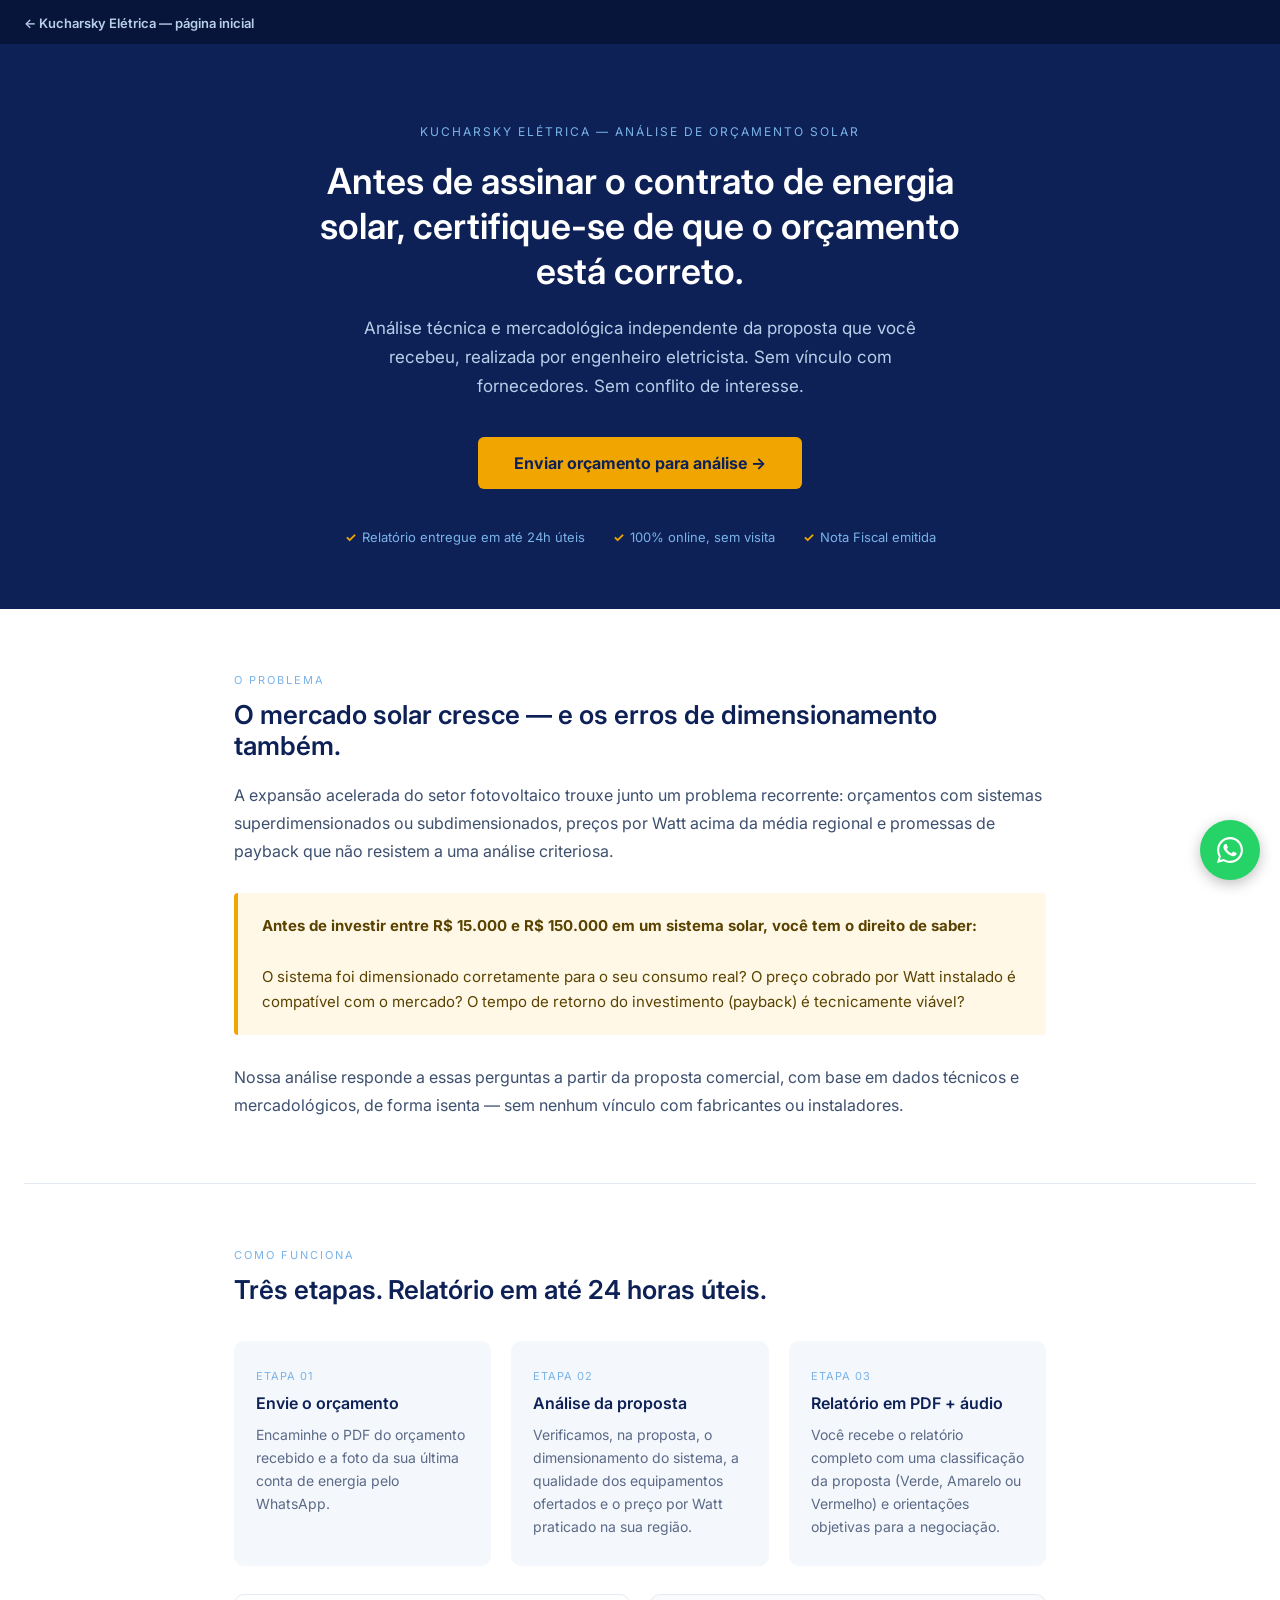
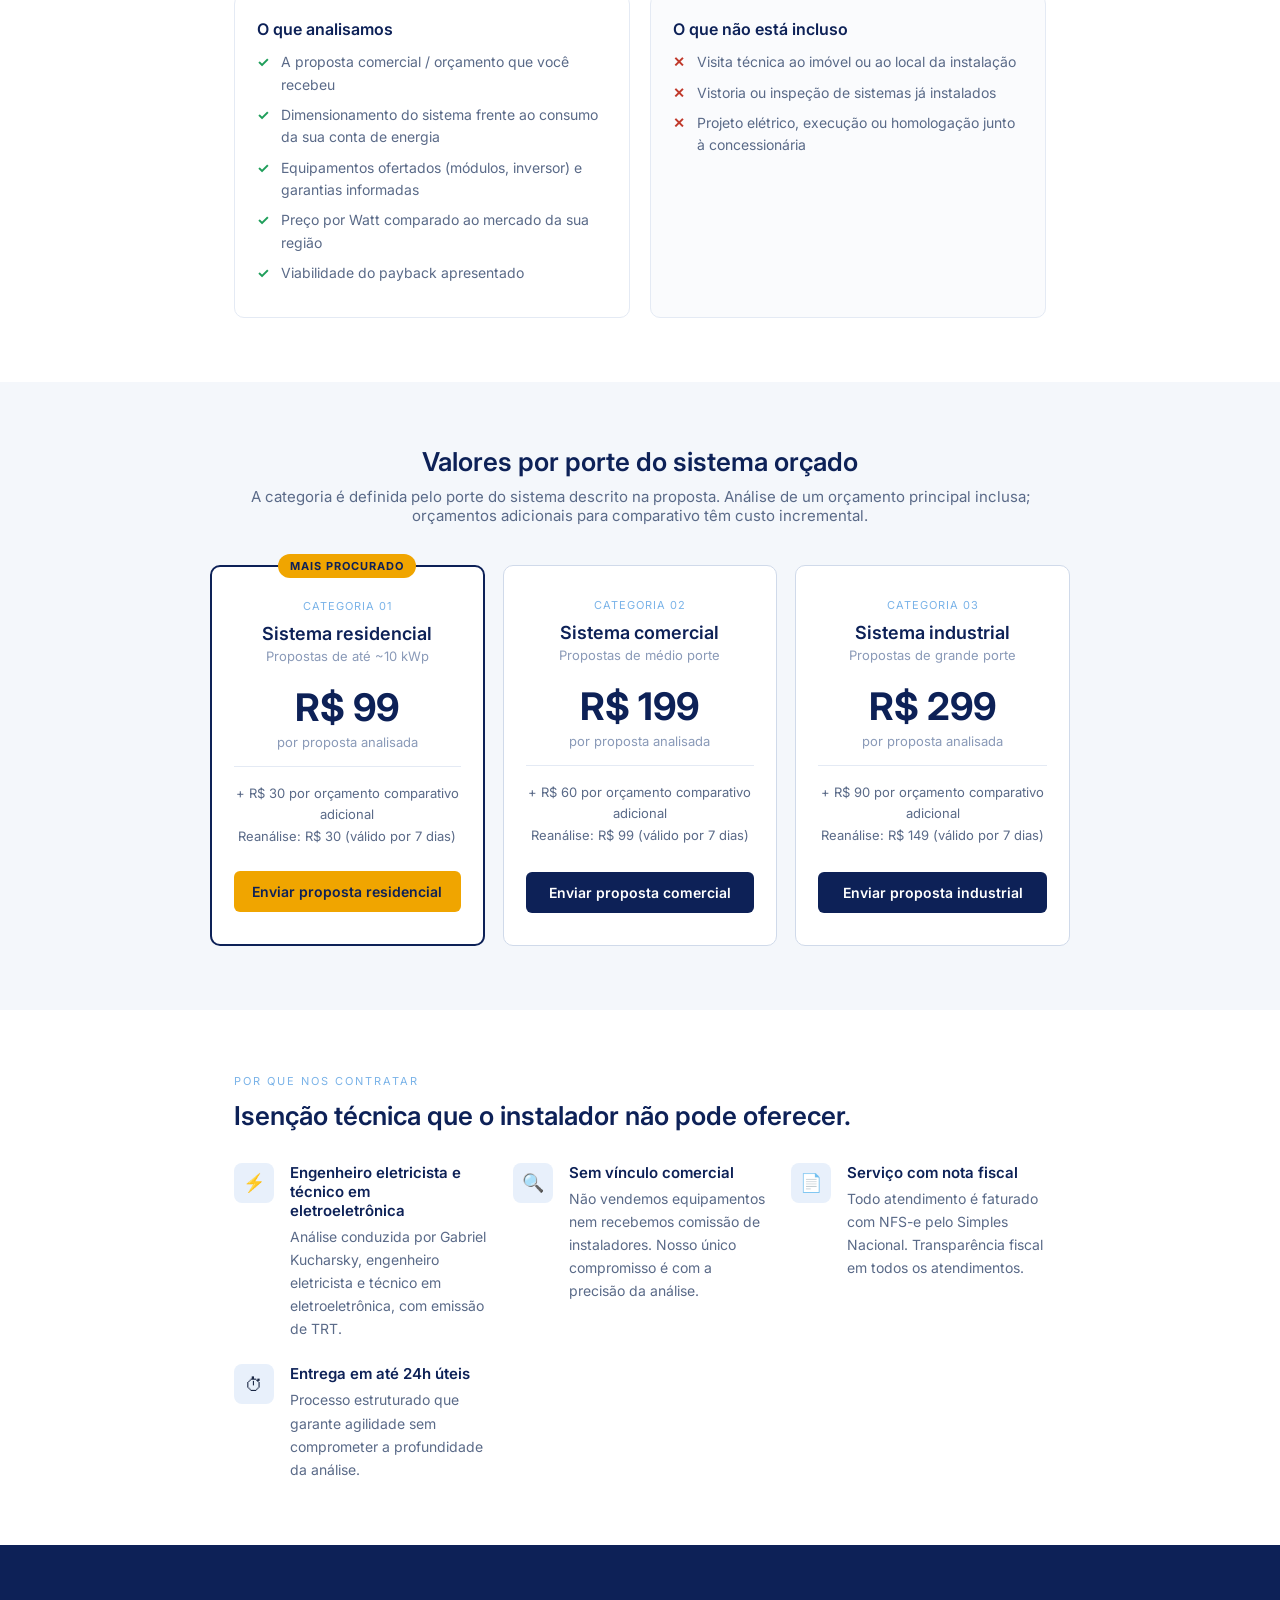
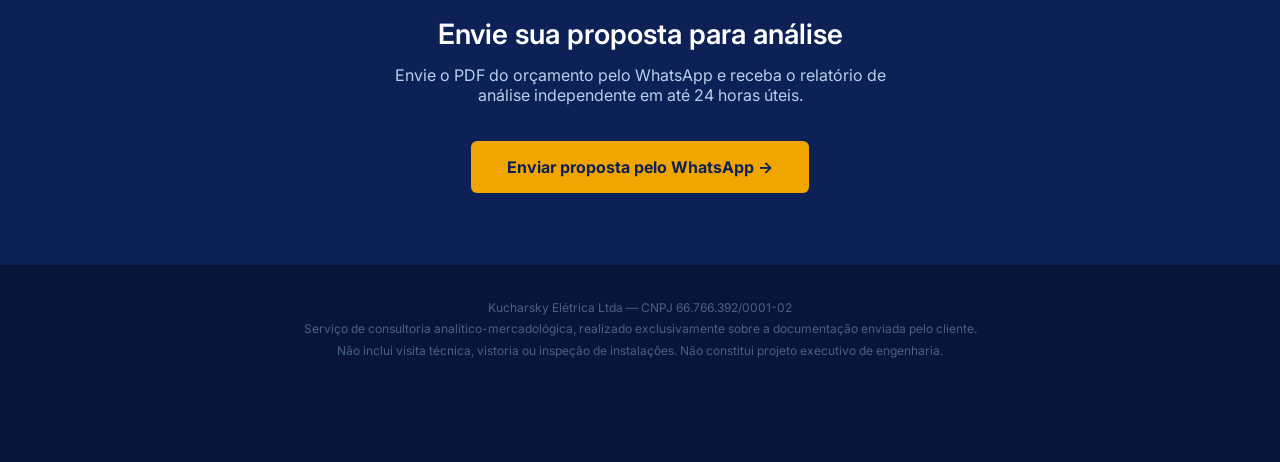
==== analise-solar/index.html @ 999ba773 "Site institucional da Kucharsky Elétrica; análise solar movida para /analise-solar" ====
<!DOCTYPE html>
<html lang="pt-BR">
<head>
<meta charset="UTF-8">
<meta name="viewport" content="width=device-width, initial-scale=1.0">
<title>Análise de Orçamento Solar — Kucharsky Elétrica</title>
<meta name="description" content="Análise técnica e mercadológica independente da proposta de energia solar que você recebeu. 100% documental, sem visita. Relatório em até 24h úteis. Sem vínculo com fornecedores.">
<link rel="canonical" href="https://kucharskyeletrica.com/analise-solar">
<meta name="theme-color" content="#0d2157">

<!-- Ícones -->
<link rel="icon" href="/favicon.svg" type="image/svg+xml">
<link rel="apple-touch-icon" href="/apple-touch-icon.png">

<!-- Prévia ao compartilhar (WhatsApp, Facebook, Instagram, LinkedIn) -->
<meta property="og:type" content="website">
<meta property="og:locale" content="pt_BR">
<meta property="og:site_name" content="Kucharsky Elétrica">
<meta property="og:url" content="https://kucharskyeletrica.com/analise-solar">
<meta property="og:title" content="Análise de Orçamento Solar — Kucharsky Elétrica">
<meta property="og:description" content="Recebeu uma proposta de energia solar? Um engenheiro eletricista independente analisa o orçamento antes de você assinar. 100% online, relatório em até 24h úteis.">
<meta property="og:image" content="https://kucharskyeletrica.com/og-image.png">
<meta property="og:image:width" content="1200">
<meta property="og:image:height" content="630">
<meta property="og:image:alt" content="Análise de Orçamento Solar — Kucharsky Elétrica">
<meta name="twitter:card" content="summary_large_image">

<!-- Dados estruturados para o Google -->
<script type="application/ld+json">
{
  "@context": "https://schema.org",
  "@type": "ProfessionalService",
  "name": "Kucharsky Elétrica — Análise de Orçamento Solar",
  "legalName": "Kucharsky Elétrica Ltda",
  "taxID": "66.766.392/0001-02",
  "url": "https://kucharskyeletrica.com/analise-solar",
  "image": "https://kucharskyeletrica.com/og-image.png",
  "telephone": "+55 47 99646-3350",
  "description": "Análise técnica e mercadológica independente, exclusivamente documental, de propostas e orçamentos de energia solar, com relatório em até 24h úteis. Não inclui visita técnica.",
  "priceRange": "R$ 99 – R$ 299",
  "makesOffer": [
    { "@type": "Offer", "name": "Análise de orçamento solar — sistema residencial (até ~10 kWp)", "price": "99", "priceCurrency": "BRL" },
    { "@type": "Offer", "name": "Análise de orçamento solar — sistema comercial", "price": "199", "priceCurrency": "BRL" },
    { "@type": "Offer", "name": "Análise de orçamento solar — sistema industrial", "price": "299", "priceCurrency": "BRL" }
  ]
}
</script>

<link rel="preconnect" href="https://fonts.googleapis.com">
<link rel="preconnect" href="https://fonts.gstatic.com" crossorigin>
<link href="https://fonts.googleapis.com/css2?family=Inter:wght@400;600;700&display=swap" rel="stylesheet">
<style>
  * { box-sizing: border-box; margin: 0; padding: 0; }
  body { font-family: 'Inter', 'Segoe UI', Arial, sans-serif; color: #1a2744; }
  a { text-decoration: none; }

  /* TOPO */
  .topbar { background: #08153a; padding: 12px 24px; }
  .topbar a { color: #b8cfe8; font-size: 13px; font-weight: 600; }
  .topbar a:hover { color: #fff; }

  /* HERO */
  .hero { background: #0d2157; color: #fff; padding: 80px 24px 64px; text-align: center; }
  .hero-eyebrow { font-size: 12px; letter-spacing: 2px; text-transform: uppercase; color: #7ab3e8; margin-bottom: 20px; }
  .hero h1 { font-size: 36px; font-weight: 600; line-height: 1.25; margin-bottom: 20px; max-width: 680px; margin-left: auto; margin-right: auto; }
  .hero p { font-size: 17px; color: #b8cfe8; line-height: 1.7; max-width: 560px; margin: 0 auto 36px; }
  .btn-cta { display: inline-block; background: #f0a500; color: #0d2157; font-weight: 700; font-size: 16px; padding: 16px 36px; border-radius: 6px; }
  .btn-cta:hover { background: #e09400; }
  .badge-strip { display: flex; justify-content: center; gap: 28px; margin-top: 40px; flex-wrap: wrap; }
  .badge { font-size: 13px; color: #7ab3e8; display: flex; align-items: center; gap: 6px; }
  .badge::before { content: '✓'; color: #f0a500; font-weight: 700; }

  /* SECTIONS */
  .section { padding: 64px 24px; max-width: 860px; margin: 0 auto; }
  .section-label { font-size: 11px; letter-spacing: 2px; text-transform: uppercase; color: #7ab3e8; margin-bottom: 12px; }
  .section h2 { font-size: 26px; font-weight: 600; color: #0d2157; margin-bottom: 20px; }
  .section p { font-size: 16px; line-height: 1.75; color: #3d4f6e; }

  .alert-box { background: #fff8e6; border-left: 4px solid #f0a500; padding: 20px 24px; border-radius: 4px; margin: 28px 0; font-size: 15px; color: #5a4200; line-height: 1.7; }

  /* HOW IT WORKS */
  .how-grid { display: grid; grid-template-columns: repeat(auto-fit, minmax(220px, 1fr)); gap: 20px; margin-top: 36px; }
  .how-card { background: #f4f7fb; border-radius: 10px; padding: 28px 22px; }
  .step-num { font-size: 11px; letter-spacing: 1px; text-transform: uppercase; color: #7ab3e8; margin-bottom: 10px; }
  .how-card h3 { font-size: 16px; font-weight: 600; color: #0d2157; margin-bottom: 10px; }
  .how-card p { font-size: 14px; color: #5a6a88; line-height: 1.65; }

  .scope-grid { display: grid; grid-template-columns: repeat(auto-fit, minmax(280px, 1fr)); gap: 20px; margin-top: 28px; }
  .scope-card { border-radius: 10px; padding: 24px 22px; border: 1px solid #e4eaf4; }
  .scope-card h3 { font-size: 16px; font-weight: 600; color: #0d2157; margin-bottom: 12px; }
  .scope-card ul { list-style: none; }
  .scope-card li { font-size: 14px; color: #5a6a88; line-height: 1.6; padding-left: 24px; position: relative; margin-bottom: 8px; }
  .scope-card li::before { position: absolute; left: 0; font-weight: 700; }
  .scope-yes li::before { content: '✓'; color: #1e9e5a; }
  .scope-no { background: #fafbfd; }
  .scope-no li::before { content: '✕'; color: #c0392b; }

  .divider { border: none; border-top: 1px solid #e4eaf4; margin: 0 24px; }

  /* PRICING */
  .pricing { background: #f4f7fb; padding: 64px 24px; }
  .pricing-inner { max-width: 860px; margin: 0 auto; }
  .pricing h2 { font-size: 26px; font-weight: 600; color: #0d2157; margin-bottom: 10px; text-align: center; }
  .pricing-sub { text-align: center; font-size: 15px; color: #5a6a88; margin-bottom: 40px; }
  .price-grid { display: grid; grid-template-columns: repeat(auto-fit, minmax(220px, 1fr)); gap: 18px; }
  .price-card { background: #fff; border: 1px solid #d0daea; border-radius: 10px; padding: 32px 22px; text-align: center; }
  .price-card { display: flex; flex-direction: column; position: relative; }
  .price-card.featured { border: 2px solid #0d2157; }
  .featured-badge { position: absolute; top: -13px; left: 50%; transform: translateX(-50%); background: #f0a500; color: #0d2157; font-size: 11px; font-weight: 700; letter-spacing: 1px; text-transform: uppercase; padding: 5px 12px; border-radius: 20px; white-space: nowrap; }
  .btn-card { display: block; margin-top: auto; background: #0d2157; color: #fff; font-weight: 600; font-size: 14px; padding: 12px 16px; border-radius: 6px; }
  .btn-card:hover { background: #1a3378; }
  .price-card.featured .btn-card { background: #f0a500; color: #0d2157; }
  .price-card.featured .btn-card:hover { background: #e09400; }
  .price-tag { font-size: 11px; letter-spacing: 1px; text-transform: uppercase; color: #7ab3e8; margin-bottom: 10px; }
  .price-type { font-size: 18px; font-weight: 600; color: #0d2157; margin-bottom: 4px; }
  .price-desc { font-size: 13px; color: #8a9ab8; margin-bottom: 20px; }
  .price-value { font-size: 38px; font-weight: 700; color: #0d2157; }
  .price-period { font-size: 13px; color: #8a9ab8; margin-top: 4px; }
  .price-extra { font-size: 13px; color: #5a6a88; margin: 16px 0 24px; padding-top: 16px; border-top: 1px solid #e4eaf4; line-height: 1.65; }

  /* WHY */
  .why-grid { display: grid; grid-template-columns: repeat(auto-fit, minmax(240px, 1fr)); gap: 24px; margin-top: 32px; }
  .why-item { display: flex; gap: 16px; align-items: flex-start; }
  .why-icon { width: 40px; height: 40px; border-radius: 8px; background: #e8f0fb; display: flex; align-items: center; justify-content: center; flex-shrink: 0; font-size: 18px; }
  .why-item h3 { font-size: 15px; font-weight: 600; color: #0d2157; margin-bottom: 5px; }
  .why-item p { font-size: 14px; color: #5a6a88; line-height: 1.65; }

  /* CTA BOTTOM */
  .cta-bottom { background: #0d2157; padding: 72px 24px; text-align: center; color: #fff; }
  .cta-bottom h2 { font-size: 28px; font-weight: 600; margin-bottom: 14px; }
  .cta-bottom p { font-size: 16px; color: #b8cfe8; margin-bottom: 36px; max-width: 500px; margin-left: auto; margin-right: auto; }

  /* FOOTER */
  footer { background: #08153a; padding: 32px 24px 100px; text-align: center; }
  footer p { font-size: 12px; color: #4d6080; line-height: 1.8; }

  /* WHATSAPP FLUTUANTE */
  .wa-float { position: fixed; right: 20px; bottom: 20px; z-index: 100; width: 60px; height: 60px; border-radius: 50%; background: #25d366; display: flex; align-items: center; justify-content: center; box-shadow: 0 4px 14px rgba(0,0,0,.25); transition: transform .15s; }
  .wa-float:hover { transform: scale(1.08); }
  .wa-float svg { width: 32px; height: 32px; fill: #fff; }

  /* RESPONSIVE */
  @media (max-width: 600px) {
    .hero h1 { font-size: 26px; }
    .badge-strip { gap: 14px; }
    .section h2, .pricing h2, .cta-bottom h2 { font-size: 22px; }
    .price-value { font-size: 30px; }
  }
</style>
</head>
<body>

<div class="topbar"><a href="/">← Kucharsky Elétrica — página inicial</a></div>

<!-- HERO -->
<section class="hero">
  <div class="hero-eyebrow">Kucharsky Elétrica — Análise de Orçamento Solar</div>
  <h1>Antes de assinar o contrato de energia solar, certifique-se de que o orçamento está correto.</h1>
  <p>Análise técnica e mercadológica independente da proposta que você recebeu, realizada por engenheiro eletricista. Sem vínculo com fornecedores. Sem conflito de interesse.</p>
  <a href="https://wa.me/5547996463350?text=Ol%C3%A1!%20Gostaria%20de%20enviar%20uma%20proposta%20de%20energia%20solar%20para%20an%C3%A1lise." class="btn-cta">Enviar orçamento para análise →</a>
  <div class="badge-strip">
    <span class="badge">Relatório entregue em até 24h úteis</span>
    <span class="badge">100% online, sem visita</span>
    <span class="badge">Nota Fiscal emitida</span>
  </div>
</section>

<!-- O PROBLEMA -->
<div class="section">
  <div class="section-label">O problema</div>
  <h2>O mercado solar cresce — e os erros de dimensionamento também.</h2>
  <p>A expansão acelerada do setor fotovoltaico trouxe junto um problema recorrente: orçamentos com sistemas superdimensionados ou subdimensionados, preços por Watt acima da média regional e promessas de payback que não resistem a uma análise criteriosa.</p>
  <div class="alert-box">
    <strong>Antes de investir entre R$ 15.000 e R$ 150.000 em um sistema solar, você tem o direito de saber:</strong><br><br>
    O sistema foi dimensionado corretamente para o seu consumo real? O preço cobrado por Watt instalado é compatível com o mercado? O tempo de retorno do investimento (payback) é tecnicamente viável?
  </div>
  <p>Nossa análise responde a essas perguntas a partir da proposta comercial, com base em dados técnicos e mercadológicos, de forma isenta — sem nenhum vínculo com fabricantes ou instaladores.</p>
</div>

<hr class="divider">

<!-- COMO FUNCIONA -->
<div class="section">
  <div class="section-label">Como funciona</div>
  <h2>Três etapas. Relatório em até 24 horas úteis.</h2>
  <div class="how-grid">
    <div class="how-card">
      <div class="step-num">Etapa 01</div>
      <h3>Envie o orçamento</h3>
      <p>Encaminhe o PDF do orçamento recebido e a foto da sua última conta de energia pelo WhatsApp.</p>
    </div>
    <div class="how-card">
      <div class="step-num">Etapa 02</div>
      <h3>Análise da proposta</h3>
      <p>Verificamos, na proposta, o dimensionamento do sistema, a qualidade dos equipamentos ofertados e o preço por Watt praticado na sua região.</p>
    </div>
    <div class="how-card">
      <div class="step-num">Etapa 03</div>
      <h3>Relatório em PDF + áudio</h3>
      <p>Você recebe o relatório completo com uma classificação da proposta (Verde, Amarelo ou Vermelho) e orientações objetivas para a negociação.</p>
    </div>
  </div>

  <div class="scope-grid">
    <div class="scope-card scope-yes">
      <h3>O que analisamos</h3>
      <ul>
        <li>A proposta comercial / orçamento que você recebeu</li>
        <li>Dimensionamento do sistema frente ao consumo da sua conta de energia</li>
        <li>Equipamentos ofertados (módulos, inversor) e garantias informadas</li>
        <li>Preço por Watt comparado ao mercado da sua região</li>
        <li>Viabilidade do payback apresentado</li>
      </ul>
    </div>
    <div class="scope-card scope-no">
      <h3>O que não está incluso</h3>
      <ul>
        <li>Visita técnica ao imóvel ou ao local da instalação</li>
        <li>Vistoria ou inspeção de sistemas já instalados</li>
        <li>Projeto elétrico, execução ou homologação junto à concessionária</li>
      </ul>
    </div>
  </div>
</div>

<!-- PREÇOS -->
<div class="pricing">
  <div class="pricing-inner">
    <h2>Valores por porte do sistema orçado</h2>
    <p class="pricing-sub">A categoria é definida pelo porte do sistema descrito na proposta. Análise de um orçamento principal inclusa; orçamentos adicionais para comparativo têm custo incremental.</p>
    <div class="price-grid">
      <div class="price-card featured">
        <div class="featured-badge">Mais procurado</div>
        <div class="price-tag">Categoria 01</div>
        <div class="price-type">Sistema residencial</div>
        <div class="price-desc">Propostas de até ~10 kWp</div>
        <div class="price-value">R$ 99</div>
        <div class="price-period">por proposta analisada</div>
        <div class="price-extra">+ R$ 30 por orçamento comparativo adicional<br>Reanálise: R$ 30 (válido por 7 dias)</div>
        <a href="https://wa.me/5547996463350?text=Ol%C3%A1!%20Gostaria%20de%20enviar%20uma%20proposta%20de%20energia%20solar%20(sistema%20residencial)%20para%20an%C3%A1lise." class="btn-card">Enviar proposta residencial</a>
      </div>
      <div class="price-card">
        <div class="price-tag">Categoria 02</div>
        <div class="price-type">Sistema comercial</div>
        <div class="price-desc">Propostas de médio porte</div>
        <div class="price-value">R$ 199</div>
        <div class="price-period">por proposta analisada</div>
        <div class="price-extra">+ R$ 60 por orçamento comparativo adicional<br>Reanálise: R$ 99 (válido por 7 dias)</div>
        <a href="https://wa.me/5547996463350?text=Ol%C3%A1!%20Gostaria%20de%20enviar%20uma%20proposta%20de%20energia%20solar%20(sistema%20comercial)%20para%20an%C3%A1lise." class="btn-card">Enviar proposta comercial</a>
      </div>
      <div class="price-card">
        <div class="price-tag">Categoria 03</div>
        <div class="price-type">Sistema industrial</div>
        <div class="price-desc">Propostas de grande porte</div>
        <div class="price-value">R$ 299</div>
        <div class="price-period">por proposta analisada</div>
        <div class="price-extra">+ R$ 90 por orçamento comparativo adicional<br>Reanálise: R$ 149 (válido por 7 dias)</div>
        <a href="https://wa.me/5547996463350?text=Ol%C3%A1!%20Gostaria%20de%20enviar%20uma%20proposta%20de%20energia%20solar%20(sistema%20industrial)%20para%20an%C3%A1lise." class="btn-card">Enviar proposta industrial</a>
      </div>
    </div>
  </div>
</div>

<!-- POR QUE NÓS -->
<div class="section">
  <div class="section-label">Por que nos contratar</div>
  <h2>Isenção técnica que o instalador não pode oferecer.</h2>
  <div class="why-grid">
    <div class="why-item">
      <div class="why-icon">⚡</div>
      <div>
        <h3>Engenheiro eletricista e técnico em eletroeletrônica</h3>
        <p>Análise conduzida por Gabriel Kucharsky, engenheiro eletricista e técnico em eletroeletrônica, com emissão de TRT.</p>
      </div>
    </div>
    <div class="why-item">
      <div class="why-icon">🔍</div>
      <div>
        <h3>Sem vínculo comercial</h3>
        <p>Não vendemos equipamentos nem recebemos comissão de instaladores. Nosso único compromisso é com a precisão da análise.</p>
      </div>
    </div>
    <div class="why-item">
      <div class="why-icon">📄</div>
      <div>
        <h3>Serviço com nota fiscal</h3>
        <p>Todo atendimento é faturado com NFS-e pelo Simples Nacional. Transparência fiscal em todos os atendimentos.</p>
      </div>
    </div>
    <div class="why-item">
      <div class="why-icon">⏱</div>
      <div>
        <h3>Entrega em até 24h úteis</h3>
        <p>Processo estruturado que garante agilidade sem comprometer a profundidade da análise.</p>
      </div>
    </div>
  </div>
</div>

<!-- CTA FINAL -->
<section class="cta-bottom">
  <h2>Envie sua proposta para análise</h2>
  <p>Envie o PDF do orçamento pelo WhatsApp e receba o relatório de análise independente em até 24 horas úteis.</p>
  <a href="https://wa.me/5547996463350?text=Ol%C3%A1!%20Gostaria%20de%20enviar%20uma%20proposta%20de%20energia%20solar%20para%20an%C3%A1lise." class="btn-cta">Enviar proposta pelo WhatsApp →</a>
</section>

<!-- FOOTER -->
<footer>
  <p>Kucharsky Elétrica Ltda — CNPJ 66.766.392/0001-02<br>
  Serviço de consultoria analítico-mercadológica, realizado exclusivamente sobre a documentação enviada pelo cliente.<br>Não inclui visita técnica, vistoria ou inspeção de instalações. Não constitui projeto executivo de engenharia.</p>
</footer>

<!-- BOTÃO FLUTUANTE WHATSAPP -->
<a href="https://wa.me/5547996463350?text=Ol%C3%A1!%20Gostaria%20de%20enviar%20uma%20proposta%20de%20energia%20solar%20para%20an%C3%A1lise." class="wa-float" aria-label="Falar no WhatsApp">
  <svg viewBox="0 0 32 32" aria-hidden="true"><path d="M16.04 3C8.86 3 3.04 8.82 3.04 16c0 2.29.6 4.53 1.74 6.5L3 29l6.68-1.75A12.95 12.95 0 0 0 16.04 29C23.22 29 29 23.18 29 16S23.22 3 16.04 3zm0 23.8c-2.04 0-4.03-.55-5.77-1.58l-.41-.25-3.96 1.04 1.06-3.86-.27-.4A10.77 10.77 0 0 1 5.24 16c0-5.95 4.85-10.8 10.8-10.8 5.95 0 10.76 4.85 10.76 10.8 0 5.95-4.81 10.8-10.76 10.8zm5.92-8.08c-.32-.16-1.92-.95-2.22-1.06-.3-.11-.51-.16-.73.16-.22.32-.84 1.06-1.03 1.27-.19.22-.38.24-.7.08-.32-.16-1.36-.5-2.6-1.6-.96-.86-1.6-1.91-1.8-2.23-.19-.32-.02-.5.14-.66.15-.14.32-.38.49-.57.16-.19.22-.32.32-.54.11-.22.05-.4-.03-.57-.08-.16-.73-1.75-1-2.4-.26-.63-.53-.54-.73-.55h-.62c-.22 0-.57.08-.86.4-.3.32-1.13 1.1-1.13 2.69 0 1.58 1.16 3.12 1.32 3.33.16.22 2.28 3.48 5.52 4.88.77.33 1.37.53 1.84.68.77.25 1.48.21 2.03.13.62-.09 1.92-.78 2.19-1.54.27-.76.27-1.41.19-1.54-.08-.14-.3-.22-.62-.38z"/></svg>
</a>

<!-- Contador de visitas (Vercel Web Analytics) -->
<script defer src="/_vercel/insights/script.js"></script>

</body>
</html>
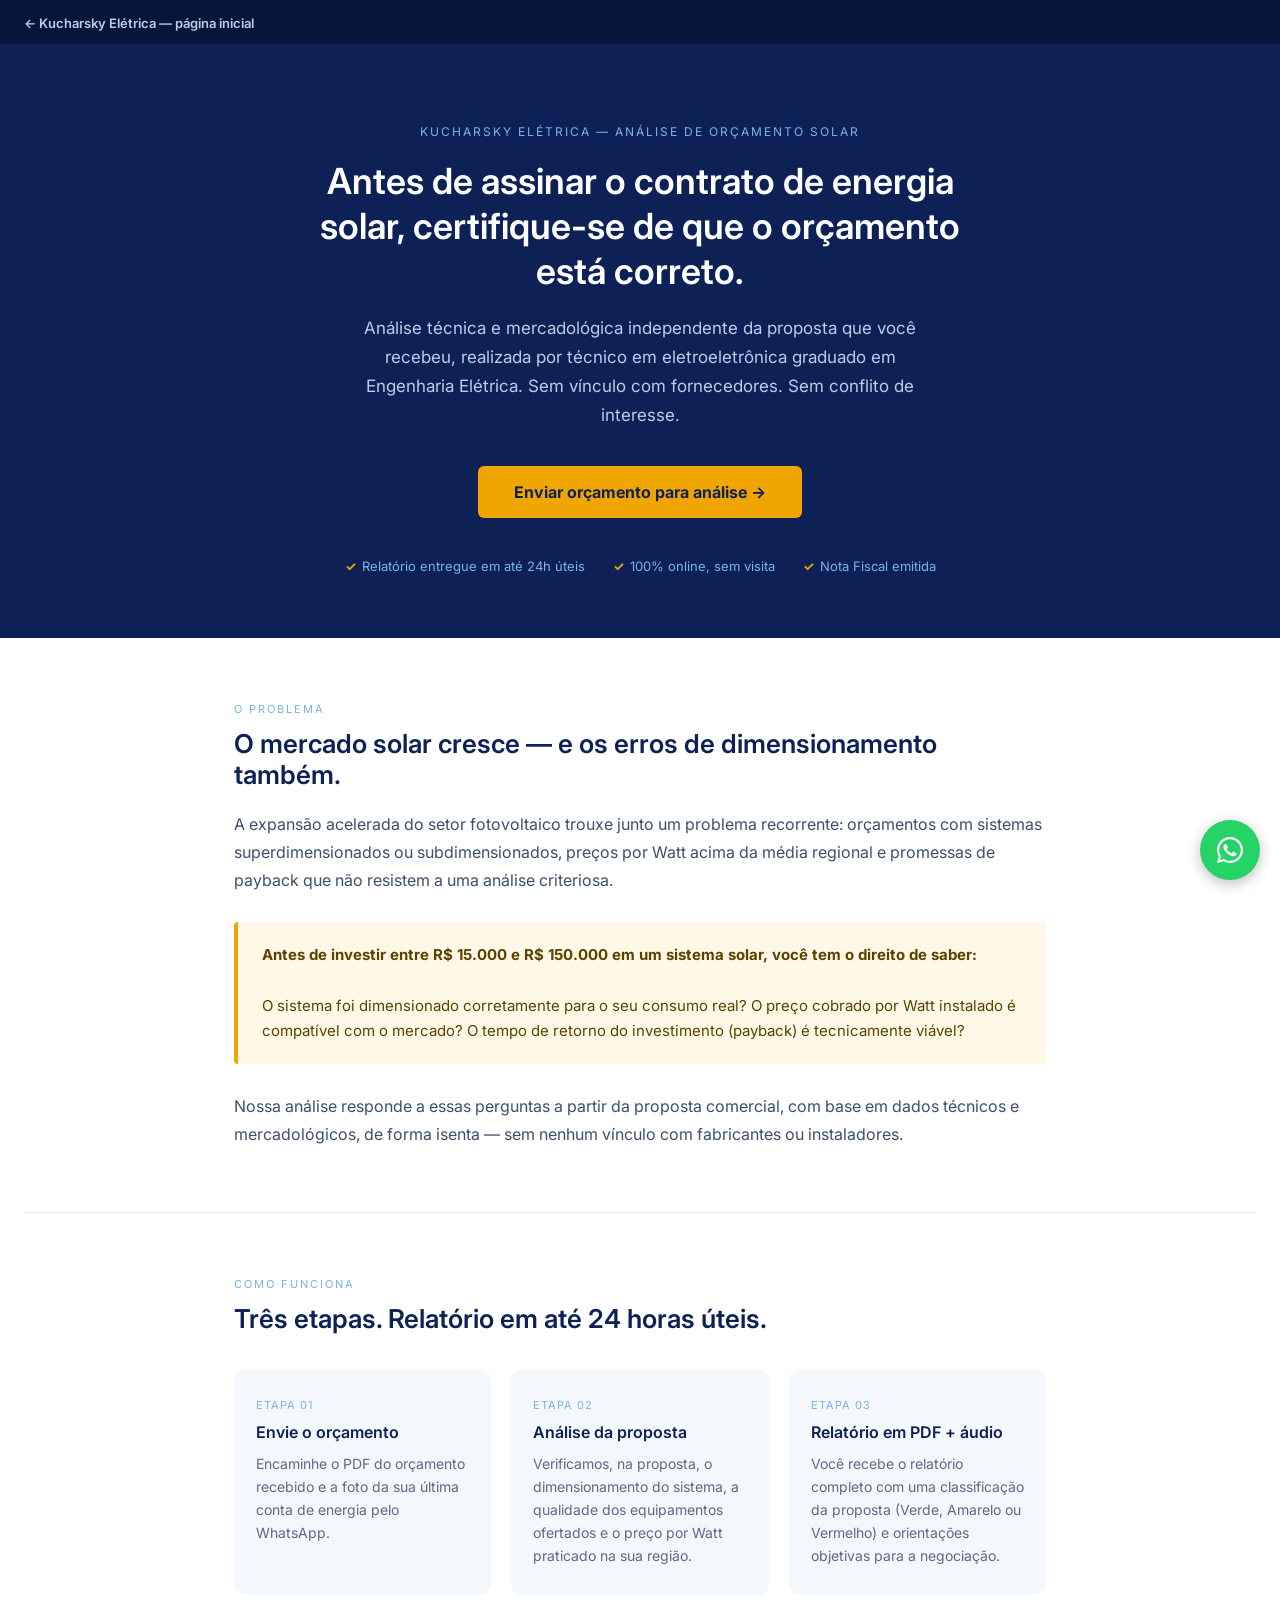
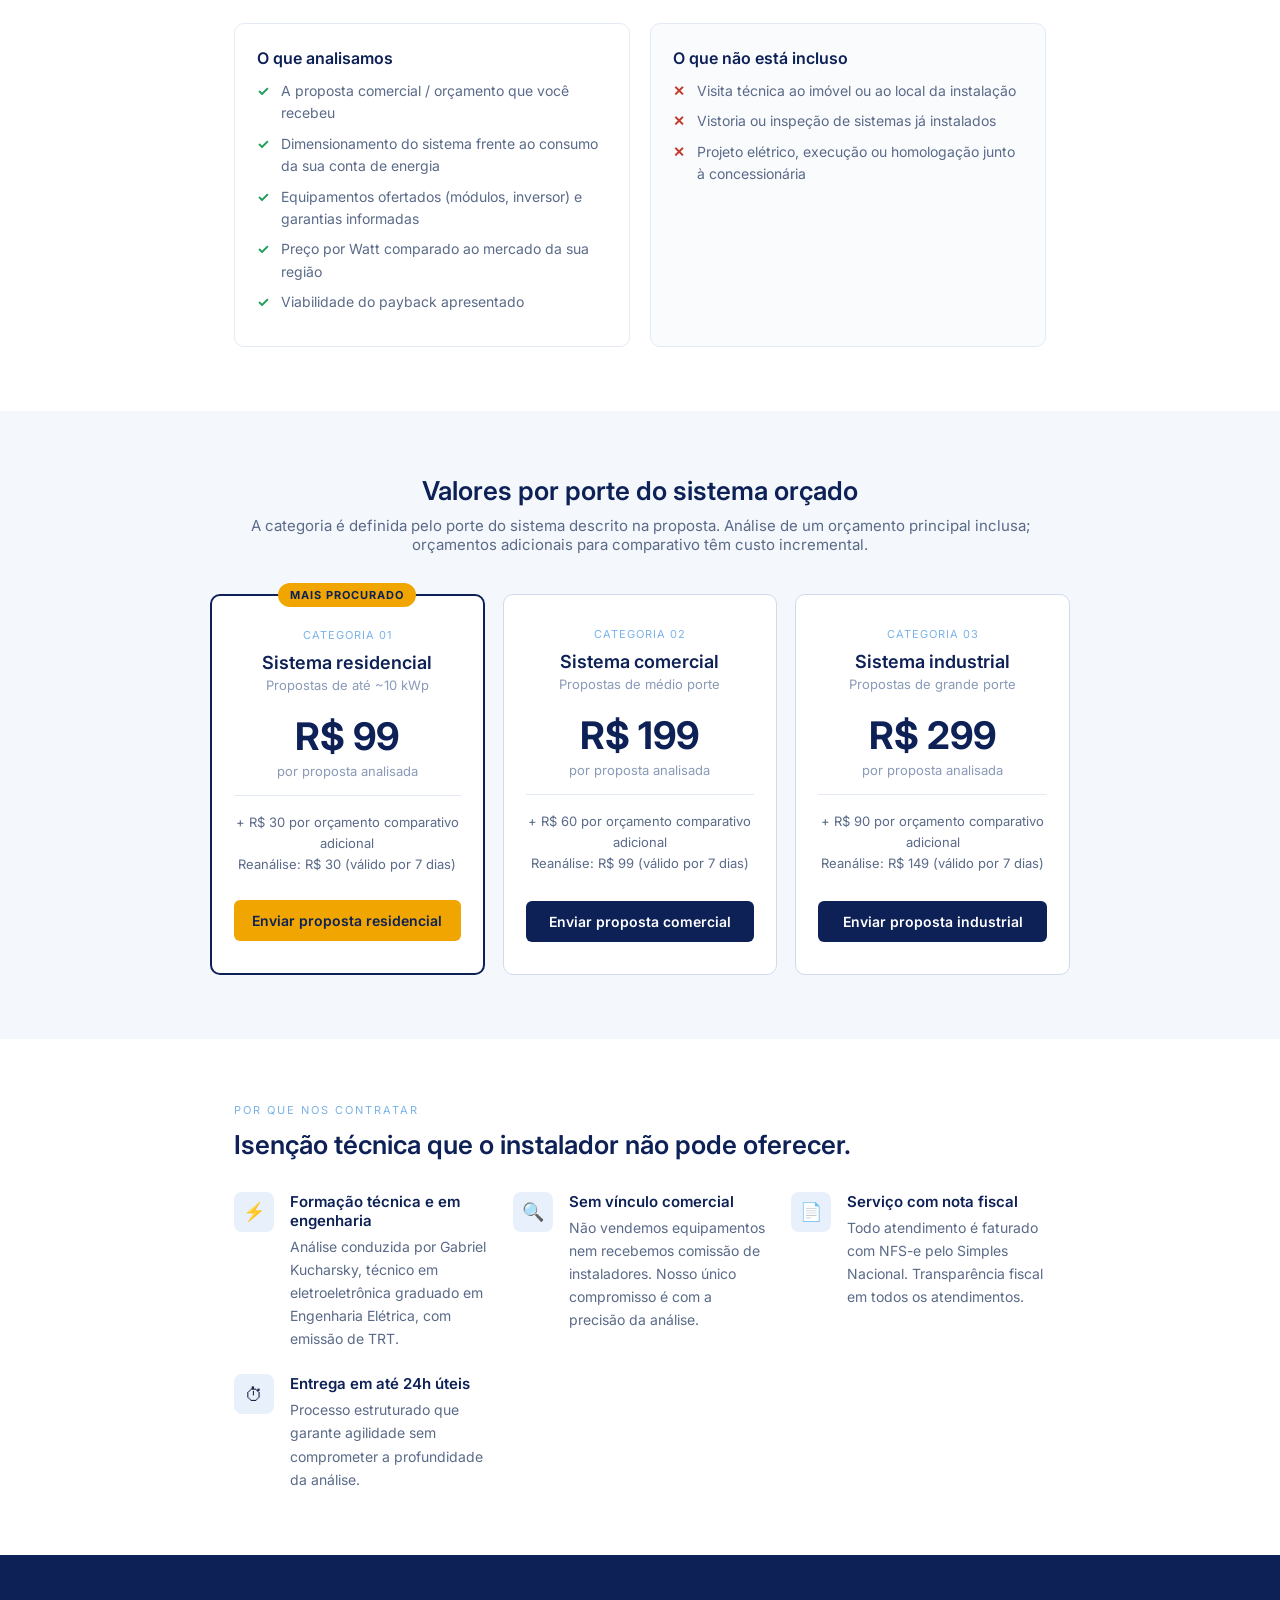
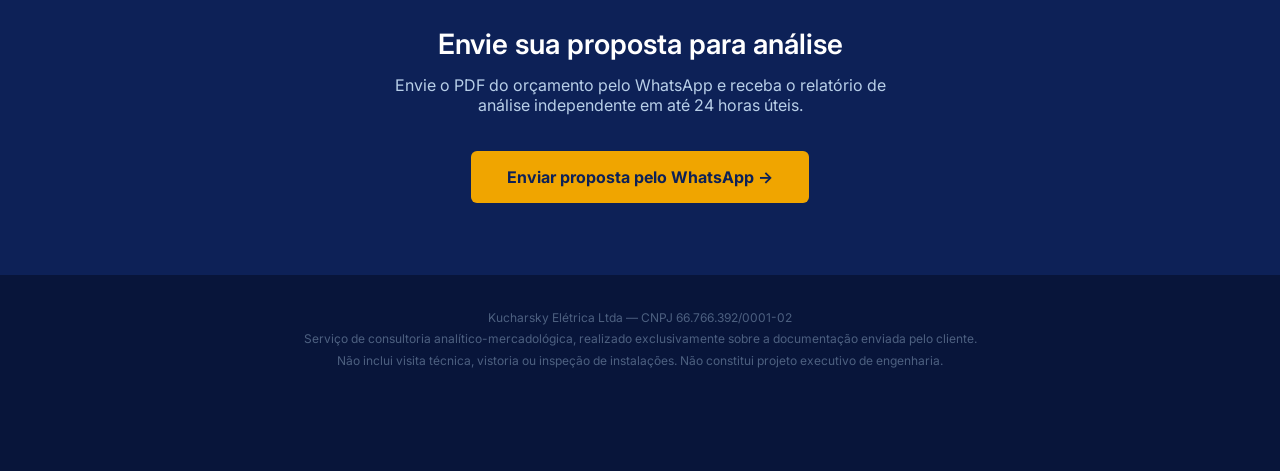
==== commit a41e993d: "Ajusta títulos profissionais (técnico + graduação), região dos projetos e texto Sobre" ====
--- a/analise-solar/index.html
+++ b/analise-solar/index.html
@@ -18,7 +18,7 @@
 <meta property="og:site_name" content="Kucharsky Elétrica">
 <meta property="og:url" content="https://kucharskyeletrica.com/analise-solar">
 <meta property="og:title" content="Análise de Orçamento Solar — Kucharsky Elétrica">
-<meta property="og:description" content="Recebeu uma proposta de energia solar? Um engenheiro eletricista independente analisa o orçamento antes de você assinar. 100% online, relatório em até 24h úteis.">
+<meta property="og:description" content="Recebeu uma proposta de energia solar? Um especialista independente analisa o orçamento antes de você assinar. 100% online, relatório em até 24h úteis.">
 <meta property="og:image" content="https://kucharskyeletrica.com/og-image.png">
 <meta property="og:image:width" content="1200">
 <meta property="og:image:height" content="630">
@@ -156,7 +156,7 @@
 <section class="hero">
   <div class="hero-eyebrow">Kucharsky Elétrica — Análise de Orçamento Solar</div>
   <h1>Antes de assinar o contrato de energia solar, certifique-se de que o orçamento está correto.</h1>
-  <p>Análise técnica e mercadológica independente da proposta que você recebeu, realizada por engenheiro eletricista. Sem vínculo com fornecedores. Sem conflito de interesse.</p>
+  <p>Análise técnica e mercadológica independente da proposta que você recebeu, realizada por técnico em eletroeletrônica graduado em Engenharia Elétrica. Sem vínculo com fornecedores. Sem conflito de interesse.</p>
   <a href="https://wa.me/5547996463350?text=Ol%C3%A1!%20Gostaria%20de%20enviar%20uma%20proposta%20de%20energia%20solar%20para%20an%C3%A1lise." class="btn-cta">Enviar orçamento para análise →</a>
   <div class="badge-strip">
     <span class="badge">Relatório entregue em até 24h úteis</span>
@@ -269,8 +269,8 @@
     <div class="why-item">
       <div class="why-icon">⚡</div>
       <div>
-        <h3>Engenheiro eletricista e técnico em eletroeletrônica</h3>
-        <p>Análise conduzida por Gabriel Kucharsky, engenheiro eletricista e técnico em eletroeletrônica, com emissão de TRT.</p>
+        <h3>Formação técnica e em engenharia</h3>
+        <p>Análise conduzida por Gabriel Kucharsky, técnico em eletroeletrônica graduado em Engenharia Elétrica, com emissão de TRT.</p>
       </div>
     </div>
     <div class="why-item">
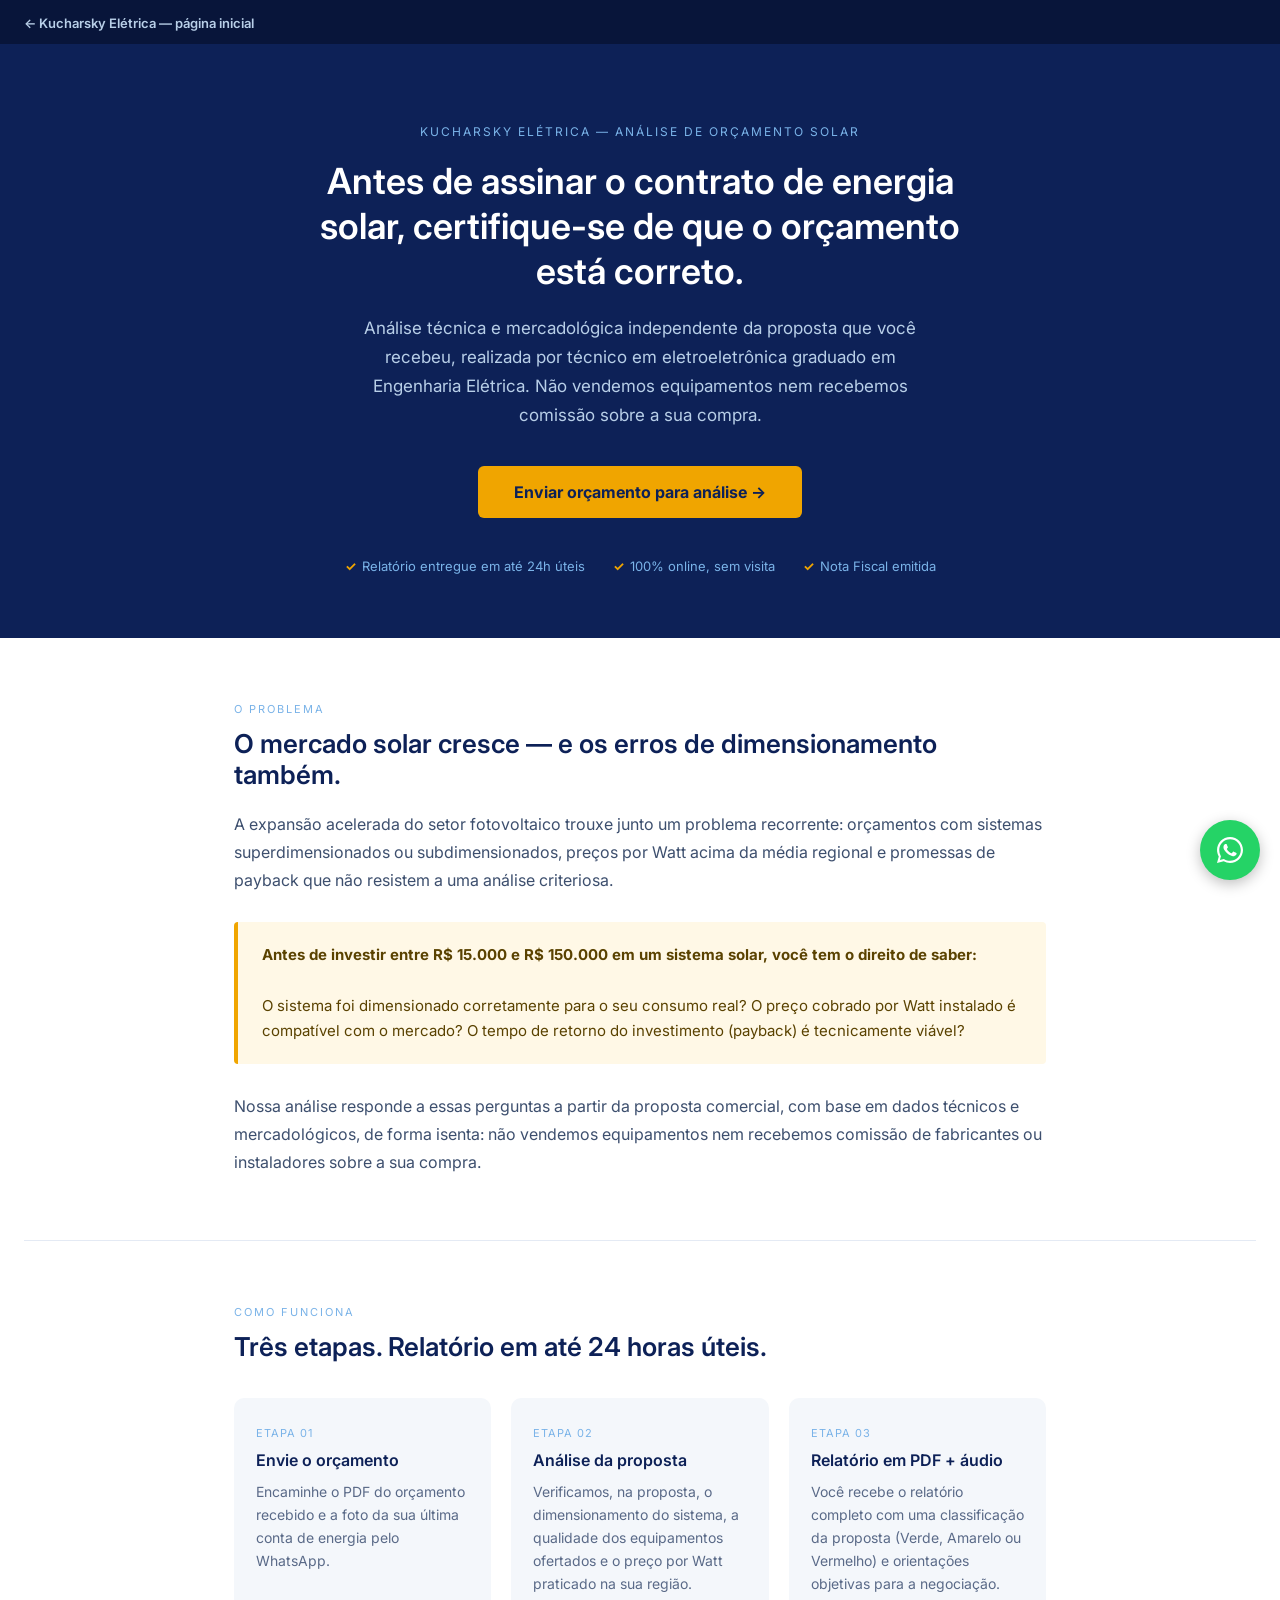
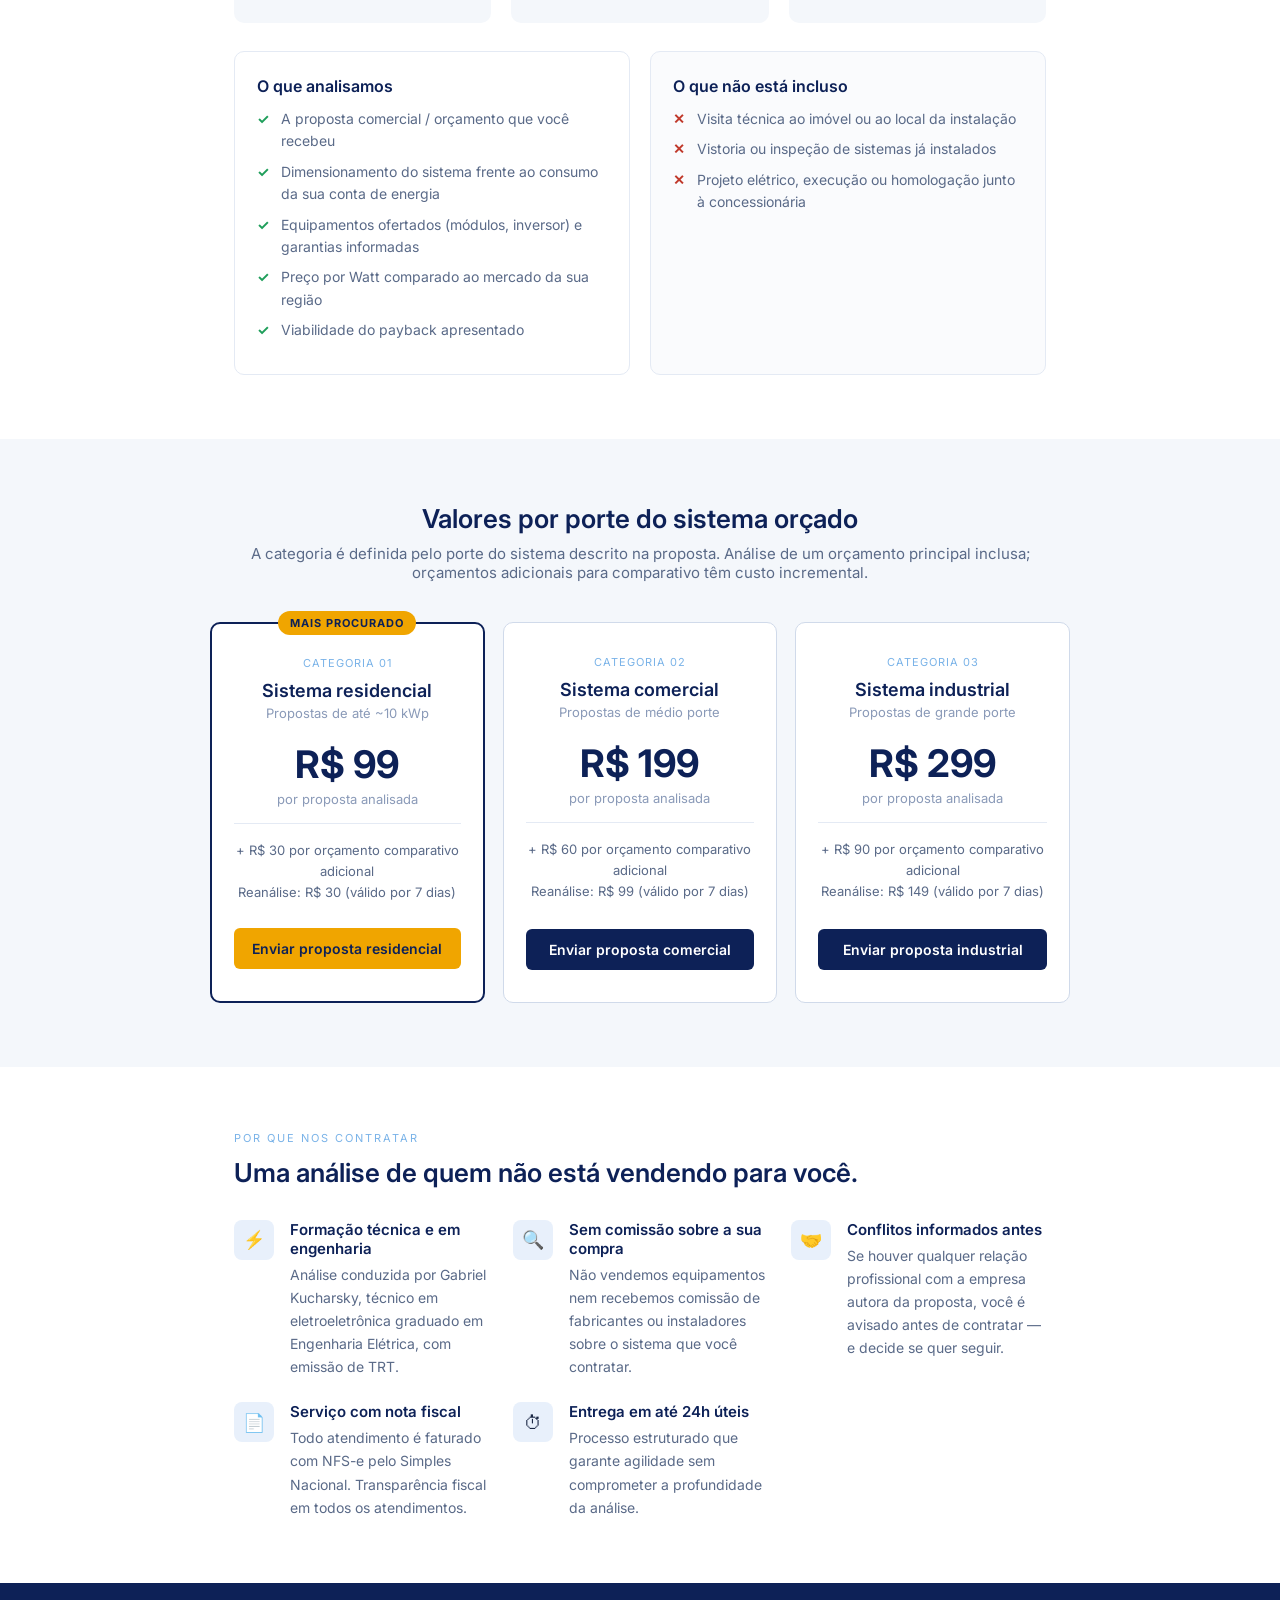
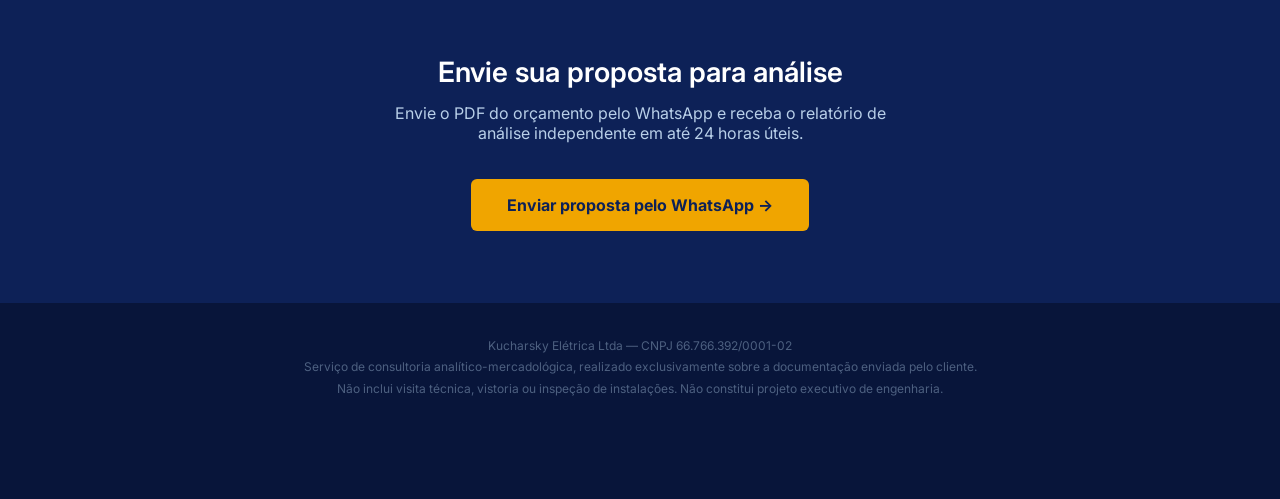
==== commit d54e75e8: "Opção B: sem comissão + conflitos informados; redireciona solar.* para /analise-solar" ====
--- a/analise-solar/index.html
+++ b/analise-solar/index.html
@@ -4,7 +4,7 @@
 <meta charset="UTF-8">
 <meta name="viewport" content="width=device-width, initial-scale=1.0">
 <title>Análise de Orçamento Solar — Kucharsky Elétrica</title>
-<meta name="description" content="Análise técnica e mercadológica independente da proposta de energia solar que você recebeu. 100% documental, sem visita. Relatório em até 24h úteis. Sem vínculo com fornecedores.">
+<meta name="description" content="Análise técnica e mercadológica independente da proposta de energia solar que você recebeu. 100% documental, sem visita. Relatório em até 24h úteis. Não vendemos equipamentos nem recebemos comissão sobre a sua compra.">
 <link rel="canonical" href="https://kucharskyeletrica.com/analise-solar">
 <meta name="theme-color" content="#0d2157">
 
@@ -156,7 +156,7 @@
 <section class="hero">
   <div class="hero-eyebrow">Kucharsky Elétrica — Análise de Orçamento Solar</div>
   <h1>Antes de assinar o contrato de energia solar, certifique-se de que o orçamento está correto.</h1>
-  <p>Análise técnica e mercadológica independente da proposta que você recebeu, realizada por técnico em eletroeletrônica graduado em Engenharia Elétrica. Sem vínculo com fornecedores. Sem conflito de interesse.</p>
+  <p>Análise técnica e mercadológica independente da proposta que você recebeu, realizada por técnico em eletroeletrônica graduado em Engenharia Elétrica. Não vendemos equipamentos nem recebemos comissão sobre a sua compra.</p>
   <a href="https://wa.me/5547996463350?text=Ol%C3%A1!%20Gostaria%20de%20enviar%20uma%20proposta%20de%20energia%20solar%20para%20an%C3%A1lise." class="btn-cta">Enviar orçamento para análise →</a>
   <div class="badge-strip">
     <span class="badge">Relatório entregue em até 24h úteis</span>
@@ -174,7 +174,7 @@
     <strong>Antes de investir entre R$ 15.000 e R$ 150.000 em um sistema solar, você tem o direito de saber:</strong><br><br>
     O sistema foi dimensionado corretamente para o seu consumo real? O preço cobrado por Watt instalado é compatível com o mercado? O tempo de retorno do investimento (payback) é tecnicamente viável?
   </div>
-  <p>Nossa análise responde a essas perguntas a partir da proposta comercial, com base em dados técnicos e mercadológicos, de forma isenta — sem nenhum vínculo com fabricantes ou instaladores.</p>
+  <p>Nossa análise responde a essas perguntas a partir da proposta comercial, com base em dados técnicos e mercadológicos, de forma isenta: não vendemos equipamentos nem recebemos comissão de fabricantes ou instaladores sobre a sua compra.</p>
 </div>
 
 <hr class="divider">
@@ -264,7 +264,7 @@
 <!-- POR QUE NÓS -->
 <div class="section">
   <div class="section-label">Por que nos contratar</div>
-  <h2>Isenção técnica que o instalador não pode oferecer.</h2>
+  <h2>Uma análise de quem não está vendendo para você.</h2>
   <div class="why-grid">
     <div class="why-item">
       <div class="why-icon">⚡</div>
@@ -276,8 +276,15 @@
     <div class="why-item">
       <div class="why-icon">🔍</div>
       <div>
-        <h3>Sem vínculo comercial</h3>
-        <p>Não vendemos equipamentos nem recebemos comissão de instaladores. Nosso único compromisso é com a precisão da análise.</p>
+        <h3>Sem comissão sobre a sua compra</h3>
+        <p>Não vendemos equipamentos nem recebemos comissão de fabricantes ou instaladores sobre o sistema que você contratar.</p>
+      </div>
+    </div>
+    <div class="why-item">
+      <div class="why-icon">🤝</div>
+      <div>
+        <h3>Conflitos informados antes</h3>
+        <p>Se houver qualquer relação profissional com a empresa autora da proposta, você é avisado antes de contratar — e decide se quer seguir.</p>
       </div>
     </div>
     <div class="why-item">
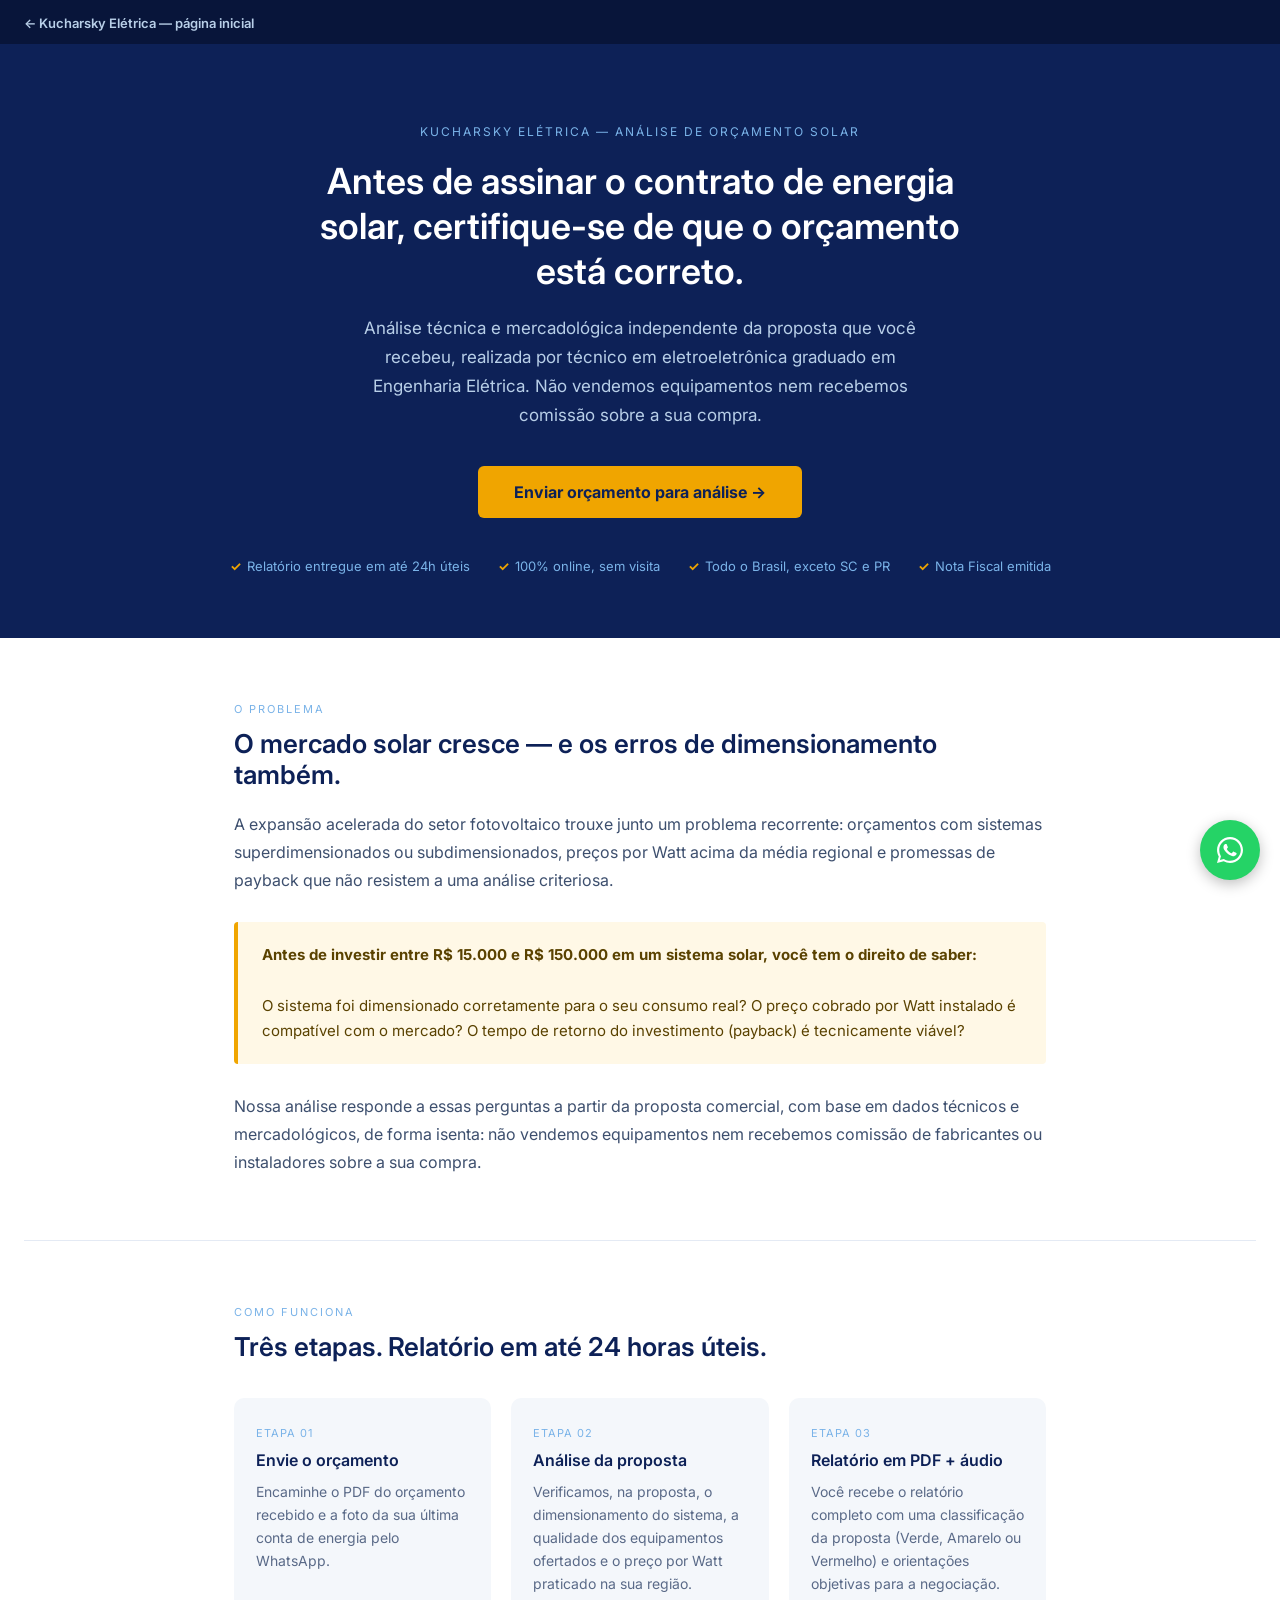
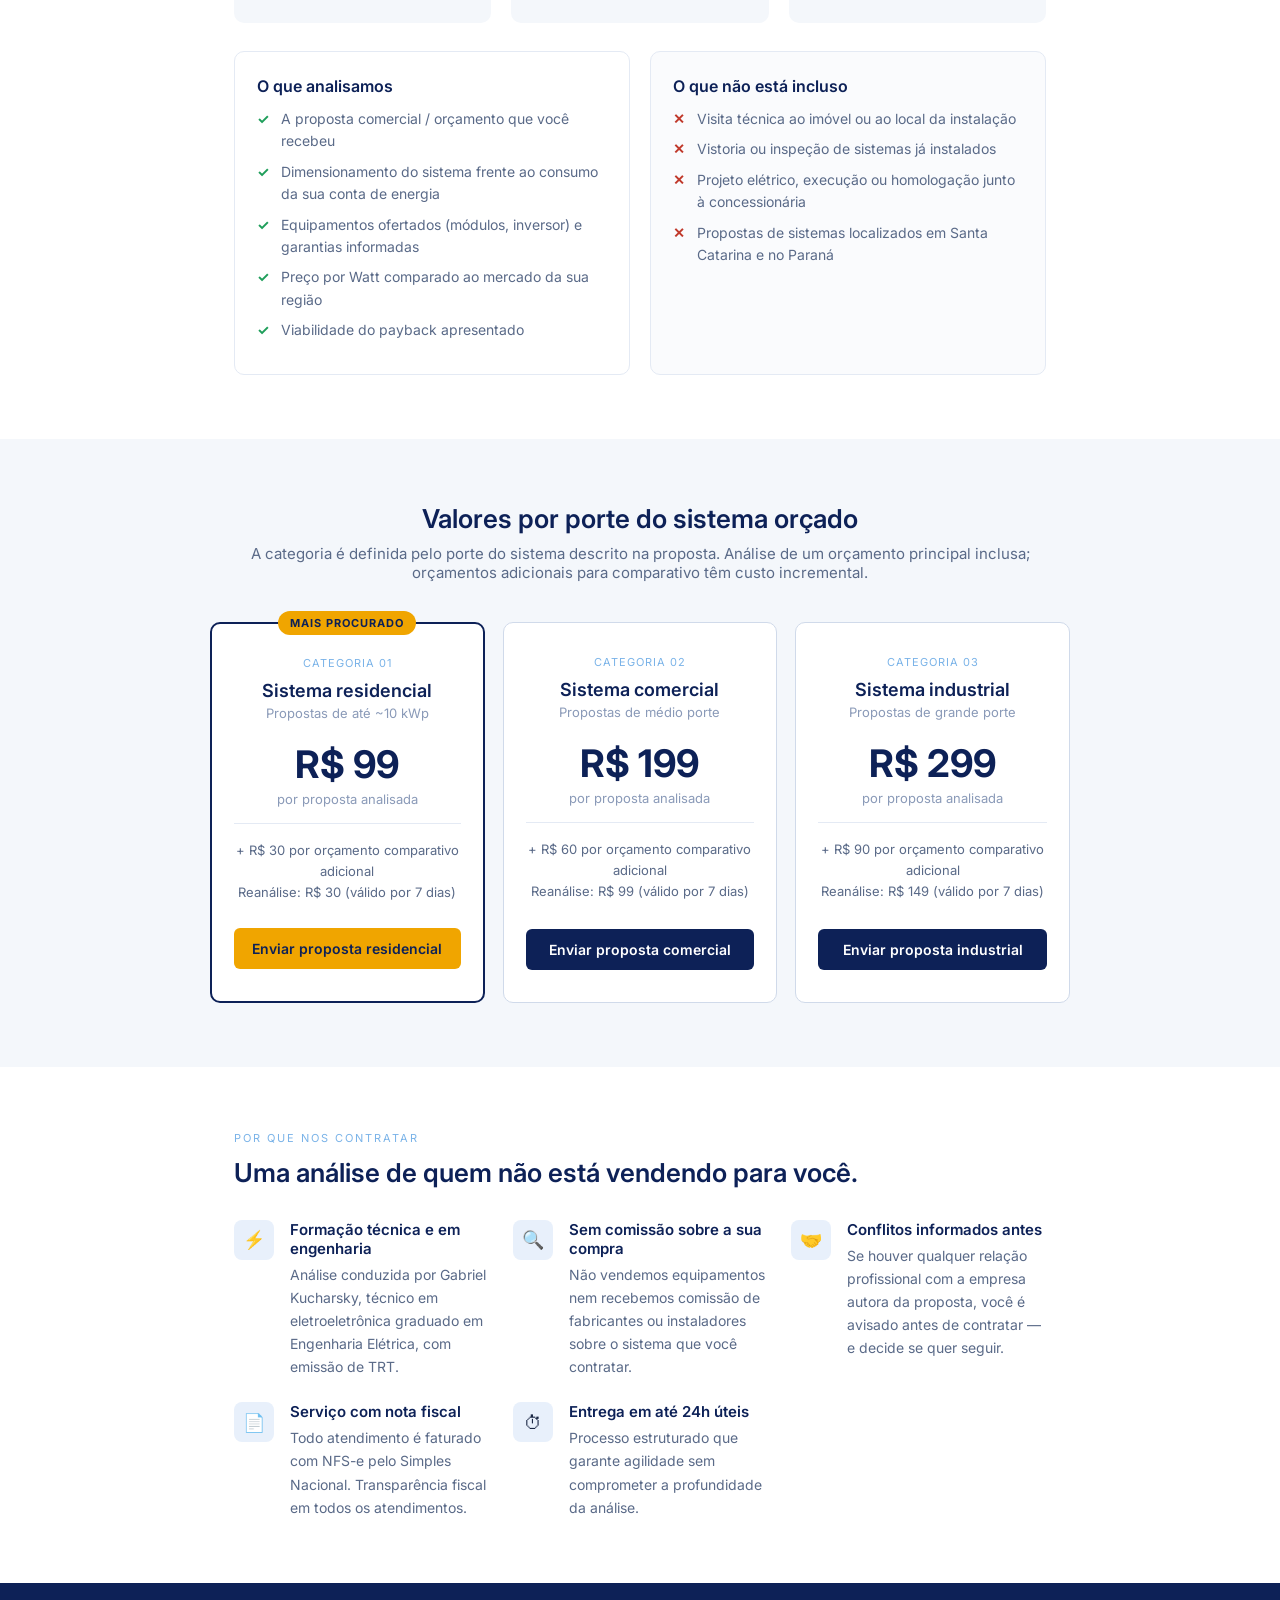
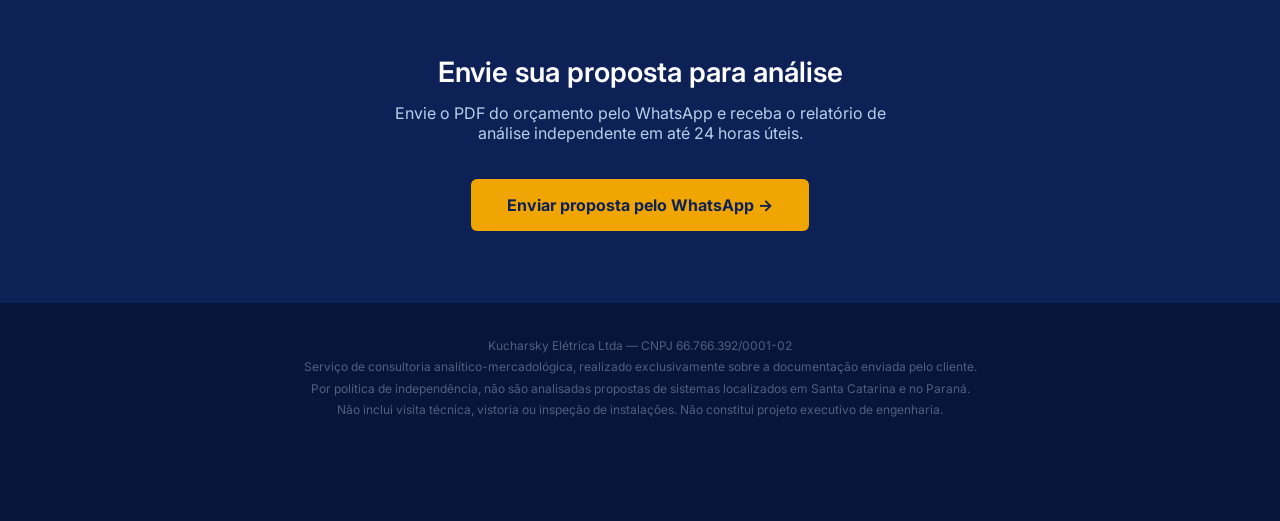
==== commit db8605c5: "Análise de orçamento solar: todo o Brasil, exceto SC e PR" ====
--- a/analise-solar/index.html
+++ b/analise-solar/index.html
@@ -4,7 +4,7 @@
 <meta charset="UTF-8">
 <meta name="viewport" content="width=device-width, initial-scale=1.0">
 <title>Análise de Orçamento Solar — Kucharsky Elétrica</title>
-<meta name="description" content="Análise técnica e mercadológica independente da proposta de energia solar que você recebeu. 100% documental, sem visita. Relatório em até 24h úteis. Não vendemos equipamentos nem recebemos comissão sobre a sua compra.">
+<meta name="description" content="Análise técnica e mercadológica independente da proposta de energia solar que você recebeu. 100% documental, sem visita. Todo o Brasil, exceto SC e PR. Relatório em até 24h úteis. Não vendemos equipamentos nem recebemos comissão sobre a sua compra.">
 <link rel="canonical" href="https://kucharskyeletrica.com/analise-solar">
 <meta name="theme-color" content="#0d2157">
 
@@ -161,6 +161,7 @@
   <div class="badge-strip">
     <span class="badge">Relatório entregue em até 24h úteis</span>
     <span class="badge">100% online, sem visita</span>
+    <span class="badge">Todo o Brasil, exceto SC e PR</span>
     <span class="badge">Nota Fiscal emitida</span>
   </div>
 </section>
@@ -218,6 +219,7 @@
         <li>Visita técnica ao imóvel ou ao local da instalação</li>
         <li>Vistoria ou inspeção de sistemas já instalados</li>
         <li>Projeto elétrico, execução ou homologação junto à concessionária</li>
+        <li>Propostas de sistemas localizados em Santa Catarina e no Paraná</li>
       </ul>
     </div>
   </div>
@@ -314,7 +316,7 @@
 <!-- FOOTER -->
 <footer>
   <p>Kucharsky Elétrica Ltda — CNPJ 66.766.392/0001-02<br>
-  Serviço de consultoria analítico-mercadológica, realizado exclusivamente sobre a documentação enviada pelo cliente.<br>Não inclui visita técnica, vistoria ou inspeção de instalações. Não constitui projeto executivo de engenharia.</p>
+  Serviço de consultoria analítico-mercadológica, realizado exclusivamente sobre a documentação enviada pelo cliente.<br>Por política de independência, não são analisadas propostas de sistemas localizados em Santa Catarina e no Paraná.<br>Não inclui visita técnica, vistoria ou inspeção de instalações. Não constitui projeto executivo de engenharia.</p>
 </footer>
 
 <!-- BOTÃO FLUTUANTE WHATSAPP -->
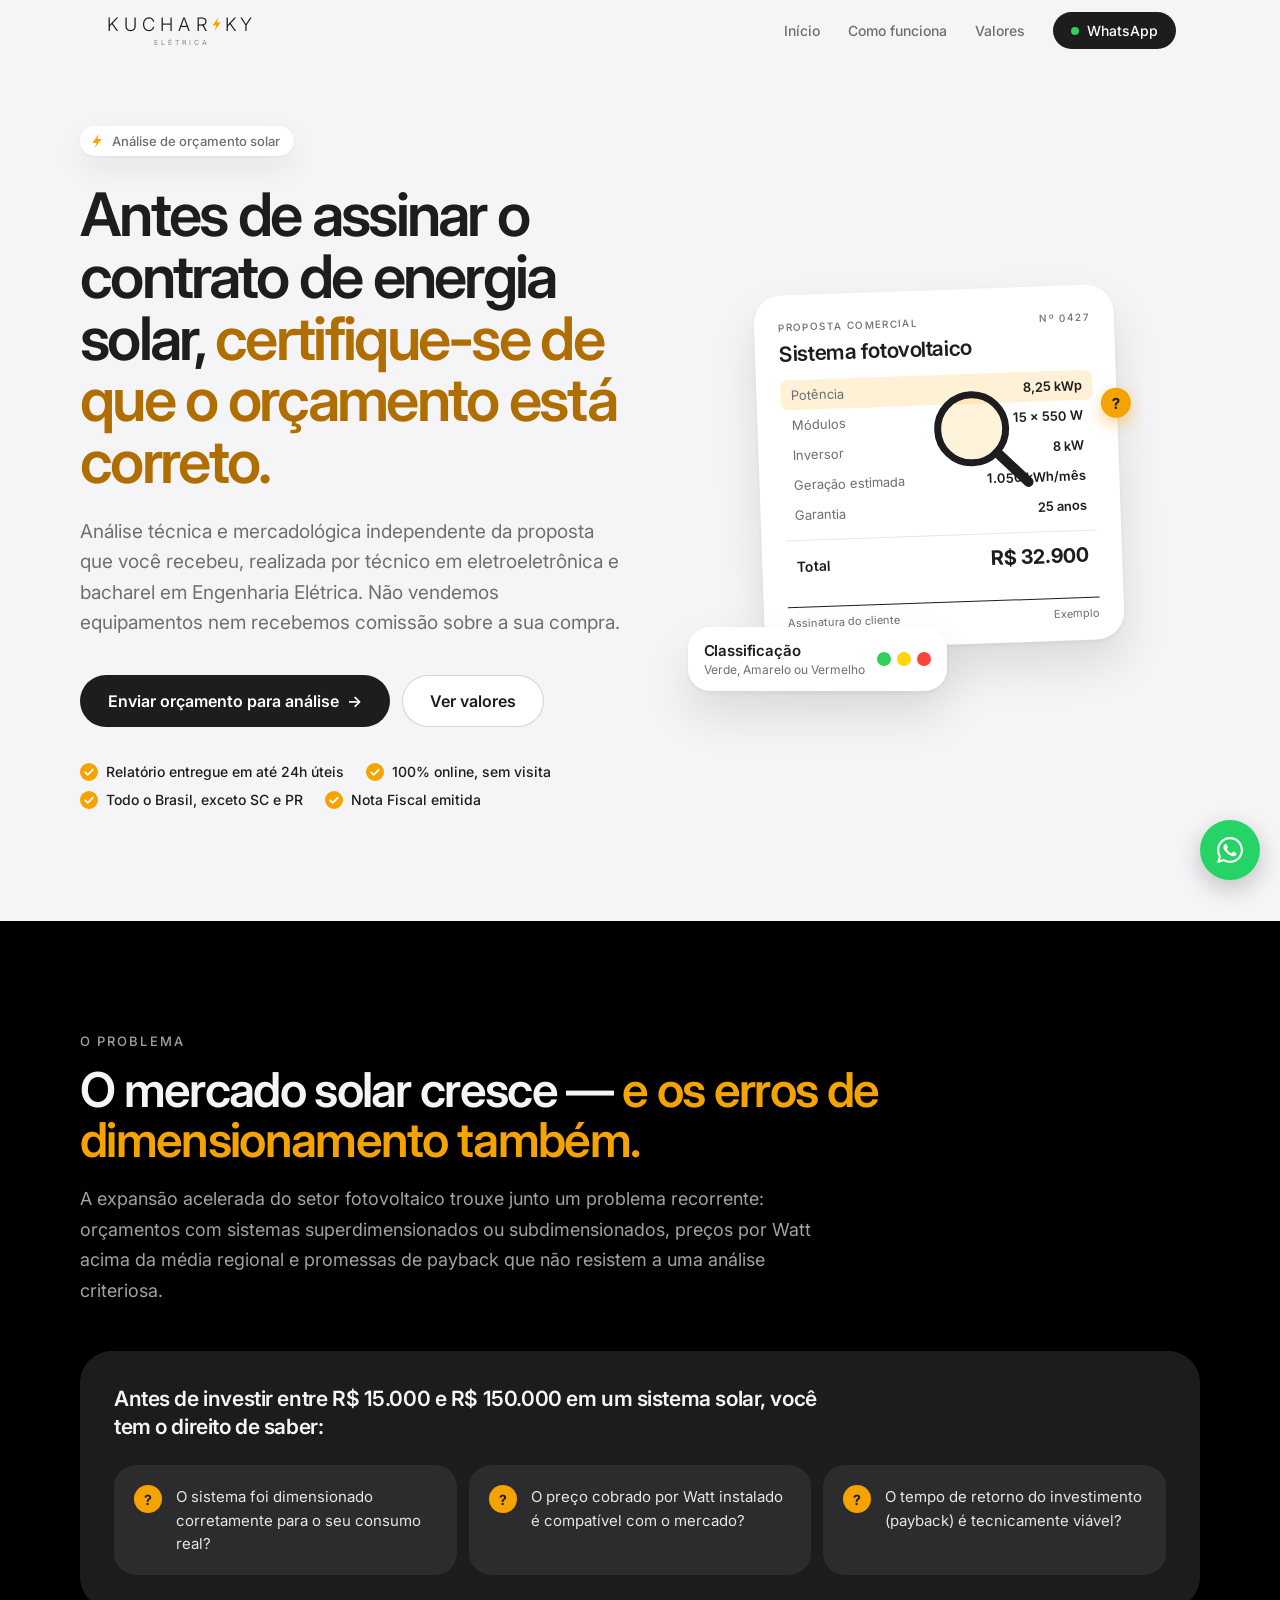
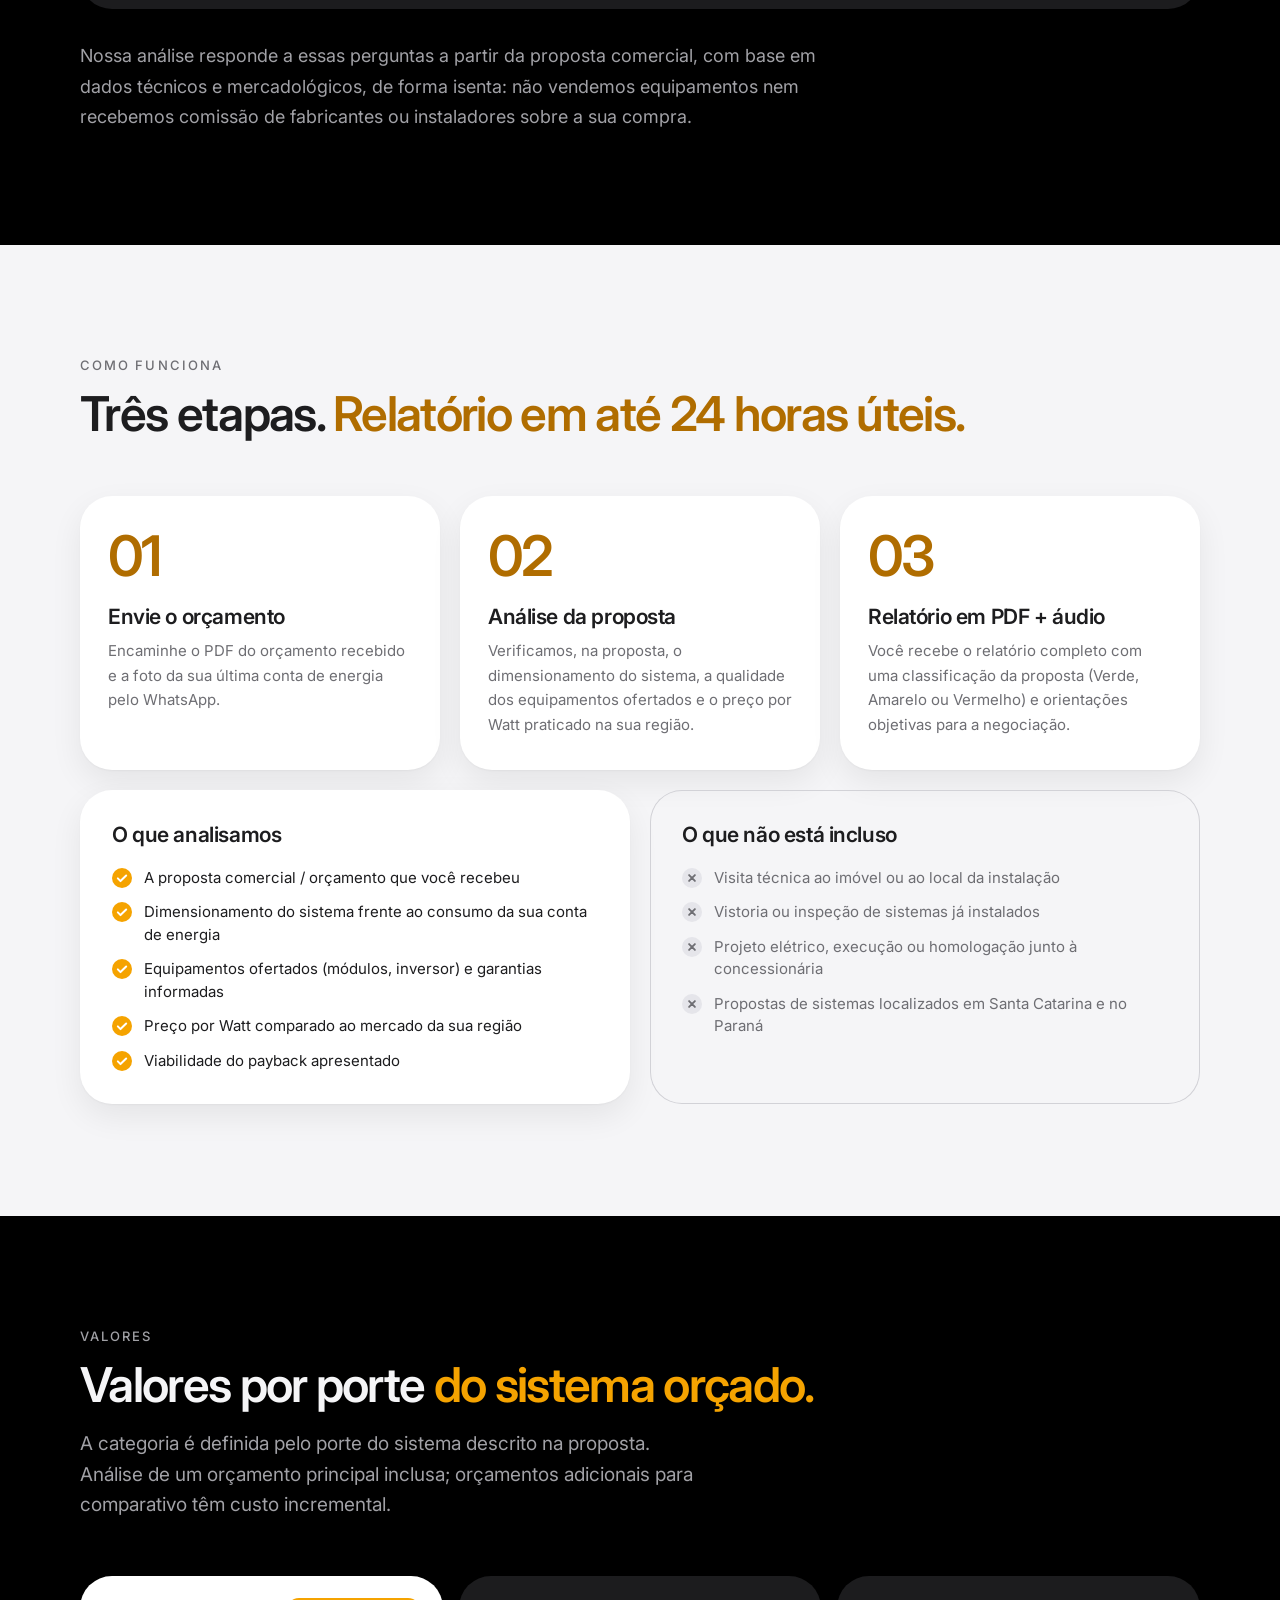
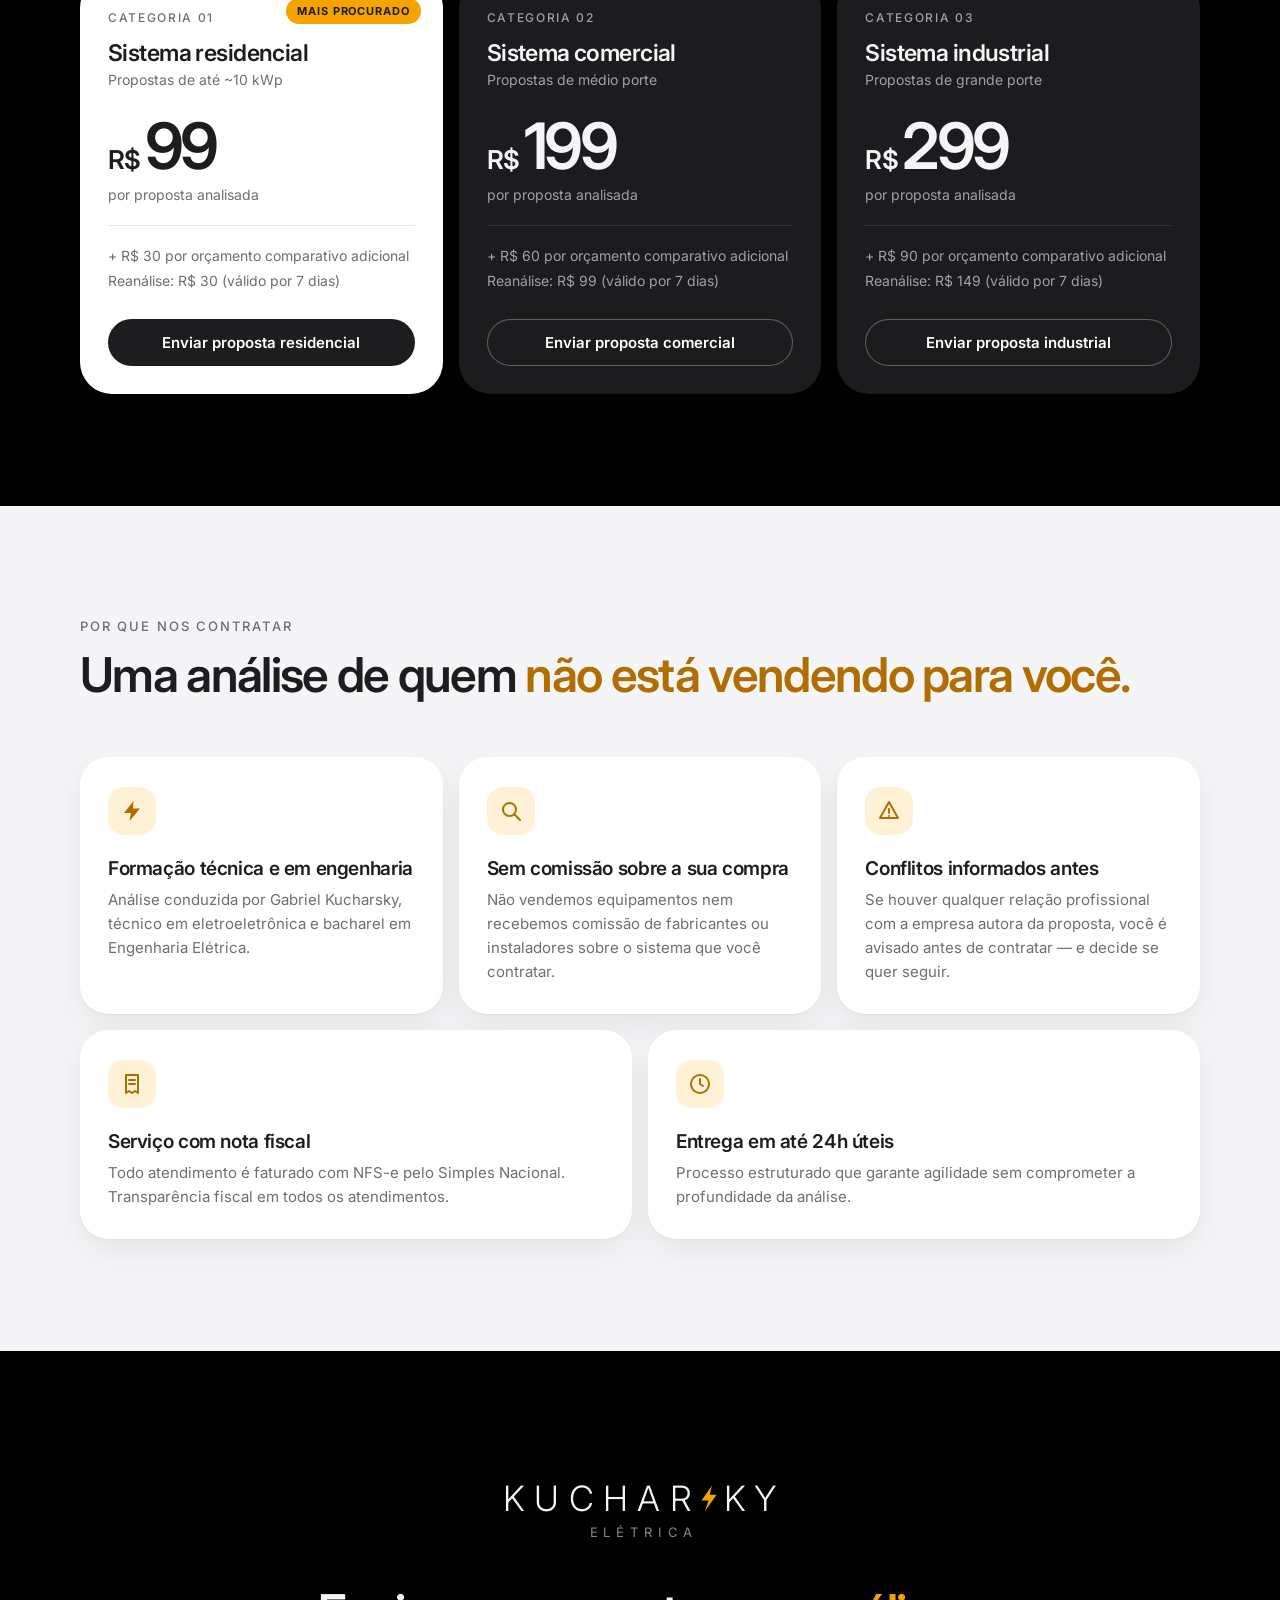
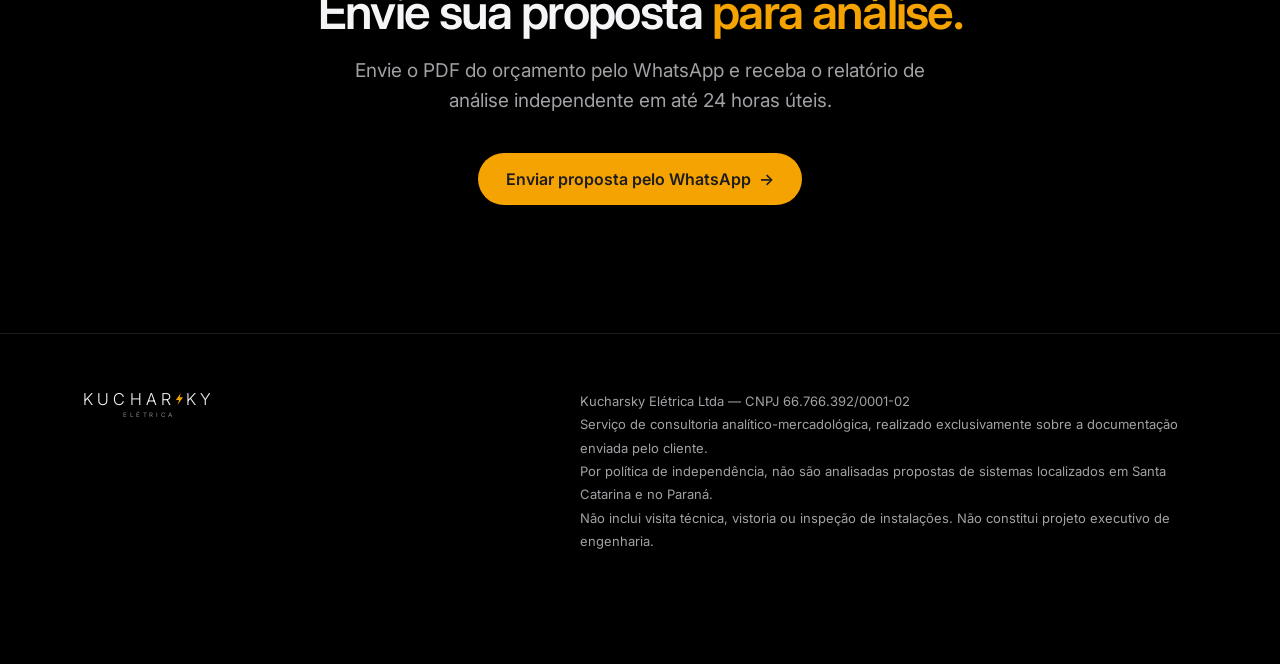
==== commit 4be7001c: "Site inteiro na marca nova: análise solar, ícone, imagens de compartilhamento e página 404 - /analis" ====
--- a/analise-solar/index.html
+++ b/analise-solar/index.html
@@ -6,11 +6,11 @@
 <title>Análise de Orçamento Solar — Kucharsky Elétrica</title>
 <meta name="description" content="Análise técnica e mercadológica independente da proposta de energia solar que você recebeu. 100% documental, sem visita. Todo o Brasil, exceto SC e PR. Relatório em até 24h úteis. Não vendemos equipamentos nem recebemos comissão sobre a sua compra.">
 <link rel="canonical" href="https://kucharskyeletrica.com/analise-solar">
-<meta name="theme-color" content="#0d2157">
+<meta name="theme-color" content="#f5f5f7">
 
 <!-- Ícones -->
-<link rel="icon" href="/favicon.svg" type="image/svg+xml">
-<link rel="apple-touch-icon" href="/apple-touch-icon.png">
+<link rel="icon" href="../favicon.svg" type="image/svg+xml">
+<link rel="apple-touch-icon" href="../apple-touch-icon.png">
 
 <!-- Prévia ao compartilhar (WhatsApp, Facebook, Instagram, LinkedIn) -->
 <meta property="og:type" content="website">
@@ -19,7 +19,7 @@
 <meta property="og:url" content="https://kucharskyeletrica.com/analise-solar">
 <meta property="og:title" content="Análise de Orçamento Solar — Kucharsky Elétrica">
 <meta property="og:description" content="Recebeu uma proposta de energia solar? Um especialista independente analisa o orçamento antes de você assinar. 100% online, relatório em até 24h úteis.">
-<meta property="og:image" content="https://kucharskyeletrica.com/og-image.png">
+<meta property="og:image" content="https://kucharskyeletrica.com/og-image.png?v=2">
 <meta property="og:image:width" content="1200">
 <meta property="og:image:height" content="630">
 <meta property="og:image:alt" content="Análise de Orçamento Solar — Kucharsky Elétrica">
@@ -34,7 +34,7 @@
   "legalName": "Kucharsky Elétrica Ltda",
   "taxID": "66.766.392/0001-02",
   "url": "https://kucharskyeletrica.com/analise-solar",
-  "image": "https://kucharskyeletrica.com/og-image.png",
+  "image": "https://kucharskyeletrica.com/og-image.png?v=2",
   "telephone": "+55 47 99646-3350",
   "description": "Análise técnica e mercadológica independente, exclusivamente documental, de propostas e orçamentos de energia solar, com relatório em até 24h úteis. Não inclui visita técnica.",
   "priceRange": "R$ 99 – R$ 299",
@@ -48,275 +48,237 @@
 
 <link rel="preconnect" href="https://fonts.googleapis.com">
 <link rel="preconnect" href="https://fonts.gstatic.com" crossorigin>
-<link href="https://fonts.googleapis.com/css2?family=Inter:wght@400;600;700&display=swap" rel="stylesheet">
-<style>
-  * { box-sizing: border-box; margin: 0; padding: 0; }
-  body { font-family: 'Inter', 'Segoe UI', Arial, sans-serif; color: #1a2744; }
-  a { text-decoration: none; }
-
-  /* TOPO */
-  .topbar { background: #08153a; padding: 12px 24px; }
-  .topbar a { color: #b8cfe8; font-size: 13px; font-weight: 600; }
-  .topbar a:hover { color: #fff; }
-
-  /* HERO */
-  .hero { background: #0d2157; color: #fff; padding: 80px 24px 64px; text-align: center; }
-  .hero-eyebrow { font-size: 12px; letter-spacing: 2px; text-transform: uppercase; color: #7ab3e8; margin-bottom: 20px; }
-  .hero h1 { font-size: 36px; font-weight: 600; line-height: 1.25; margin-bottom: 20px; max-width: 680px; margin-left: auto; margin-right: auto; }
-  .hero p { font-size: 17px; color: #b8cfe8; line-height: 1.7; max-width: 560px; margin: 0 auto 36px; }
-  .btn-cta { display: inline-block; background: #f0a500; color: #0d2157; font-weight: 700; font-size: 16px; padding: 16px 36px; border-radius: 6px; }
-  .btn-cta:hover { background: #e09400; }
-  .badge-strip { display: flex; justify-content: center; gap: 28px; margin-top: 40px; flex-wrap: wrap; }
-  .badge { font-size: 13px; color: #7ab3e8; display: flex; align-items: center; gap: 6px; }
-  .badge::before { content: '✓'; color: #f0a500; font-weight: 700; }
-
-  /* SECTIONS */
-  .section { padding: 64px 24px; max-width: 860px; margin: 0 auto; }
-  .section-label { font-size: 11px; letter-spacing: 2px; text-transform: uppercase; color: #7ab3e8; margin-bottom: 12px; }
-  .section h2 { font-size: 26px; font-weight: 600; color: #0d2157; margin-bottom: 20px; }
-  .section p { font-size: 16px; line-height: 1.75; color: #3d4f6e; }
-
-  .alert-box { background: #fff8e6; border-left: 4px solid #f0a500; padding: 20px 24px; border-radius: 4px; margin: 28px 0; font-size: 15px; color: #5a4200; line-height: 1.7; }
-
-  /* HOW IT WORKS */
-  .how-grid { display: grid; grid-template-columns: repeat(auto-fit, minmax(220px, 1fr)); gap: 20px; margin-top: 36px; }
-  .how-card { background: #f4f7fb; border-radius: 10px; padding: 28px 22px; }
-  .step-num { font-size: 11px; letter-spacing: 1px; text-transform: uppercase; color: #7ab3e8; margin-bottom: 10px; }
-  .how-card h3 { font-size: 16px; font-weight: 600; color: #0d2157; margin-bottom: 10px; }
-  .how-card p { font-size: 14px; color: #5a6a88; line-height: 1.65; }
-
-  .scope-grid { display: grid; grid-template-columns: repeat(auto-fit, minmax(280px, 1fr)); gap: 20px; margin-top: 28px; }
-  .scope-card { border-radius: 10px; padding: 24px 22px; border: 1px solid #e4eaf4; }
-  .scope-card h3 { font-size: 16px; font-weight: 600; color: #0d2157; margin-bottom: 12px; }
-  .scope-card ul { list-style: none; }
-  .scope-card li { font-size: 14px; color: #5a6a88; line-height: 1.6; padding-left: 24px; position: relative; margin-bottom: 8px; }
-  .scope-card li::before { position: absolute; left: 0; font-weight: 700; }
-  .scope-yes li::before { content: '✓'; color: #1e9e5a; }
-  .scope-no { background: #fafbfd; }
-  .scope-no li::before { content: '✕'; color: #c0392b; }
-
-  .divider { border: none; border-top: 1px solid #e4eaf4; margin: 0 24px; }
-
-  /* PRICING */
-  .pricing { background: #f4f7fb; padding: 64px 24px; }
-  .pricing-inner { max-width: 860px; margin: 0 auto; }
-  .pricing h2 { font-size: 26px; font-weight: 600; color: #0d2157; margin-bottom: 10px; text-align: center; }
-  .pricing-sub { text-align: center; font-size: 15px; color: #5a6a88; margin-bottom: 40px; }
-  .price-grid { display: grid; grid-template-columns: repeat(auto-fit, minmax(220px, 1fr)); gap: 18px; }
-  .price-card { background: #fff; border: 1px solid #d0daea; border-radius: 10px; padding: 32px 22px; text-align: center; }
-  .price-card { display: flex; flex-direction: column; position: relative; }
-  .price-card.featured { border: 2px solid #0d2157; }
-  .featured-badge { position: absolute; top: -13px; left: 50%; transform: translateX(-50%); background: #f0a500; color: #0d2157; font-size: 11px; font-weight: 700; letter-spacing: 1px; text-transform: uppercase; padding: 5px 12px; border-radius: 20px; white-space: nowrap; }
-  .btn-card { display: block; margin-top: auto; background: #0d2157; color: #fff; font-weight: 600; font-size: 14px; padding: 12px 16px; border-radius: 6px; }
-  .btn-card:hover { background: #1a3378; }
-  .price-card.featured .btn-card { background: #f0a500; color: #0d2157; }
-  .price-card.featured .btn-card:hover { background: #e09400; }
-  .price-tag { font-size: 11px; letter-spacing: 1px; text-transform: uppercase; color: #7ab3e8; margin-bottom: 10px; }
-  .price-type { font-size: 18px; font-weight: 600; color: #0d2157; margin-bottom: 4px; }
-  .price-desc { font-size: 13px; color: #8a9ab8; margin-bottom: 20px; }
-  .price-value { font-size: 38px; font-weight: 700; color: #0d2157; }
-  .price-period { font-size: 13px; color: #8a9ab8; margin-top: 4px; }
-  .price-extra { font-size: 13px; color: #5a6a88; margin: 16px 0 24px; padding-top: 16px; border-top: 1px solid #e4eaf4; line-height: 1.65; }
-
-  /* WHY */
-  .why-grid { display: grid; grid-template-columns: repeat(auto-fit, minmax(240px, 1fr)); gap: 24px; margin-top: 32px; }
-  .why-item { display: flex; gap: 16px; align-items: flex-start; }
-  .why-icon { width: 40px; height: 40px; border-radius: 8px; background: #e8f0fb; display: flex; align-items: center; justify-content: center; flex-shrink: 0; font-size: 18px; }
-  .why-item h3 { font-size: 15px; font-weight: 600; color: #0d2157; margin-bottom: 5px; }
-  .why-item p { font-size: 14px; color: #5a6a88; line-height: 1.65; }
-
-  /* CTA BOTTOM */
-  .cta-bottom { background: #0d2157; padding: 72px 24px; text-align: center; color: #fff; }
-  .cta-bottom h2 { font-size: 28px; font-weight: 600; margin-bottom: 14px; }
-  .cta-bottom p { font-size: 16px; color: #b8cfe8; margin-bottom: 36px; max-width: 500px; margin-left: auto; margin-right: auto; }
-
-  /* FOOTER */
-  footer { background: #08153a; padding: 32px 24px 100px; text-align: center; }
-  footer p { font-size: 12px; color: #4d6080; line-height: 1.8; }
-
-  /* WHATSAPP FLUTUANTE */
-  .wa-float { position: fixed; right: 20px; bottom: 20px; z-index: 100; width: 60px; height: 60px; border-radius: 50%; background: #25d366; display: flex; align-items: center; justify-content: center; box-shadow: 0 4px 14px rgba(0,0,0,.25); transition: transform .15s; }
-  .wa-float:hover { transform: scale(1.08); }
-  .wa-float svg { width: 32px; height: 32px; fill: #fff; }
-
-  /* RESPONSIVE */
-  @media (max-width: 600px) {
-    .hero h1 { font-size: 26px; }
-    .badge-strip { gap: 14px; }
-    .section h2, .pricing h2, .cta-bottom h2 { font-size: 22px; }
-    .price-value { font-size: 30px; }
-  }
-</style>
+<link href="https://fonts.googleapis.com/css2?family=Inter:wght@300;400;500;600;700&display=swap" rel="stylesheet">
+<script src="../js/site.js"></script>
+<link rel="stylesheet" href="../css/site.css">
 </head>
 <body>
 
-<div class="topbar"><a href="/">← Kucharsky Elétrica — página inicial</a></div>
+<!-- CABEÇALHO -->
+<header class="nav">
+  <div class="nav-inner">
+    <a href="/" aria-label="Kucharsky Elétrica — página inicial">
+      <svg class="logo" viewBox="6 12 196 44" role="img" aria-label="Kucharsky Elétrica"><text x="10" y="34" textLength="130" lengthAdjust="spacing" font-size="24" font-weight="300" fill="currentColor">KUCHAR</text><polygon points="153.8,16.5 146.6,26.8 151.4,26.8 149,34 157,22.8 152.2,22.8" fill="#F5A300"/><text x="162" y="34" textLength="36" lengthAdjust="spacing" font-size="24" font-weight="300" fill="currentColor">KY</text><text x="107" y="52" text-anchor="middle" letter-spacing="4" font-size="9" fill="#86868b">ELÉTRICA</text></svg>
+    </a>
+    <nav class="nav-links">
+      <a href="/">Início</a>
+      <a href="#como-funciona">Como funciona</a>
+      <a href="#valores">Valores</a>
+      <a href="https://wa.me/5547996463350?text=Ol%C3%A1!%20Gostaria%20de%20enviar%20uma%20proposta%20de%20energia%20solar%20para%20an%C3%A1lise." class="pill-wa"><i class="dot"></i>WhatsApp</a>
+    </nav>
+  </div>
+</header>
+
+<main>
 
 <!-- HERO -->
 <section class="hero">
-  <div class="hero-eyebrow">Kucharsky Elétrica — Análise de Orçamento Solar</div>
-  <h1>Antes de assinar o contrato de energia solar, certifique-se de que o orçamento está correto.</h1>
-  <p>Análise técnica e mercadológica independente da proposta que você recebeu, realizada por técnico em eletroeletrônica graduado em Engenharia Elétrica. Não vendemos equipamentos nem recebemos comissão sobre a sua compra.</p>
-  <a href="https://wa.me/5547996463350?text=Ol%C3%A1!%20Gostaria%20de%20enviar%20uma%20proposta%20de%20energia%20solar%20para%20an%C3%A1lise." class="btn-cta">Enviar orçamento para análise →</a>
-  <div class="badge-strip">
-    <span class="badge">Relatório entregue em até 24h úteis</span>
-    <span class="badge">100% online, sem visita</span>
-    <span class="badge">Todo o Brasil, exceto SC e PR</span>
-    <span class="badge">Nota Fiscal emitida</span>
+  <div class="wrap hero-grid">
+    <div>
+      <div class="eyebrow reveal"><svg viewBox="0 0 12 18" aria-hidden="true"><polygon points="8.2,0 0,11.7 5.5,11.7 2.7,18 12,6.3 6.5,6.3" fill="#F5A300"/></svg>Análise de orçamento solar</div>
+      <h1 class="reveal" style="--d:1">Antes de assinar o contrato de energia solar, <span class="accent">certifique-se de que o orçamento está correto.</span></h1>
+      <p class="reveal" style="--d:2">Análise técnica e mercadológica independente da proposta que você recebeu, realizada por técnico em eletroeletrônica e bacharel em Engenharia Elétrica. Não vendemos equipamentos nem recebemos comissão sobre a sua compra.</p>
+      <div class="hero-actions reveal" style="--d:3">
+        <a href="https://wa.me/5547996463350?text=Ol%C3%A1!%20Gostaria%20de%20enviar%20uma%20proposta%20de%20energia%20solar%20para%20an%C3%A1lise." class="btn btn-dark">Enviar orçamento para análise <span class="arrow">→</span></a>
+        <a href="#valores" class="btn btn-light">Ver valores</a>
+      </div>
+      <div class="hero-checks reveal" style="--d:4">
+        <span><svg class="chk" viewBox="0 0 24 24" aria-hidden="true"><circle cx="12" cy="12" r="12" fill="#F5A300"/><path d="M7 12.5l3.2 3.2L17 9" fill="none" stroke="#fff" stroke-width="2.4" stroke-linecap="round" stroke-linejoin="round"/></svg>Relatório entregue em até 24h úteis</span>
+        <span><svg class="chk" viewBox="0 0 24 24" aria-hidden="true"><circle cx="12" cy="12" r="12" fill="#F5A300"/><path d="M7 12.5l3.2 3.2L17 9" fill="none" stroke="#fff" stroke-width="2.4" stroke-linecap="round" stroke-linejoin="round"/></svg>100% online, sem visita</span>
+        <span><svg class="chk" viewBox="0 0 24 24" aria-hidden="true"><circle cx="12" cy="12" r="12" fill="#F5A300"/><path d="M7 12.5l3.2 3.2L17 9" fill="none" stroke="#fff" stroke-width="2.4" stroke-linecap="round" stroke-linejoin="round"/></svg>Todo o Brasil, exceto SC e PR</span>
+        <span><svg class="chk" viewBox="0 0 24 24" aria-hidden="true"><circle cx="12" cy="12" r="12" fill="#F5A300"/><path d="M7 12.5l3.2 3.2L17 9" fill="none" stroke="#fff" stroke-width="2.4" stroke-linecap="round" stroke-linejoin="round"/></svg>Nota Fiscal emitida</span>
+      </div>
+    </div>
+
+    <!-- Proposta de exemplo sendo analisada com a lupa -->
+    <div class="doc-art reveal" style="--d:2" aria-hidden="true">
+      <div class="doc">
+        <div class="doc-head"><span>Proposta comercial</span><span>Nº 0427</span></div>
+        <h4>Sistema fotovoltaico</h4>
+        <div class="doc-row hl"><span>Potência</span><b>8,25 kWp</b></div>
+        <div class="doc-row"><span>Módulos</span><b>15 × 550 W</b></div>
+        <div class="doc-row"><span>Inversor</span><b>8 kW</b></div>
+        <div class="doc-row"><span>Geração estimada</span><b>1.050 kWh/mês</b></div>
+        <div class="doc-row"><span>Garantia</span><b>25 anos</b></div>
+        <div class="doc-total"><span>Total</span><b>R$ 32.900</b></div>
+        <div class="doc-foot"><span>Assinatura do cliente</span><span>Exemplo</span></div>
+        <div class="q-badge">?</div>
+        <div class="lens"><svg viewBox="0 0 120 120"><circle cx="48" cy="48" r="34" fill="rgba(245,163,0,.14)" stroke="#1d1d1f" stroke-width="7"/><path d="M73 73l30 30" stroke="#1d1d1f" stroke-width="10" stroke-linecap="round"/></svg></div>
+      </div>
+      <div class="float float-rate">
+        <div><strong>Classificação</strong><small>Verde, Amarelo ou Vermelho</small></div>
+        <div class="lights"><i></i><i></i><i></i></div>
+      </div>
+    </div>
   </div>
 </section>
 
 <!-- O PROBLEMA -->
-<div class="section">
-  <div class="section-label">O problema</div>
-  <h2>O mercado solar cresce — e os erros de dimensionamento também.</h2>
-  <p>A expansão acelerada do setor fotovoltaico trouxe junto um problema recorrente: orçamentos com sistemas superdimensionados ou subdimensionados, preços por Watt acima da média regional e promessas de payback que não resistem a uma análise criteriosa.</p>
-  <div class="alert-box">
-    <strong>Antes de investir entre R$ 15.000 e R$ 150.000 em um sistema solar, você tem o direito de saber:</strong><br><br>
-    O sistema foi dimensionado corretamente para o seu consumo real? O preço cobrado por Watt instalado é compatível com o mercado? O tempo de retorno do investimento (payback) é tecnicamente viável?
-  </div>
-  <p>Nossa análise responde a essas perguntas a partir da proposta comercial, com base em dados técnicos e mercadológicos, de forma isenta: não vendemos equipamentos nem recebemos comissão de fabricantes ou instaladores sobre a sua compra.</p>
-</div>
-
-<hr class="divider">
+<section class="section dark circle-reveal">
+  <div class="wrap">
+    <div class="kicker reveal">O problema</div>
+    <h2 class="h2 reveal" style="--d:1">O mercado solar cresce — <span class="accent">e os erros de dimensionamento também.</span></h2>
+    <p class="text reveal" style="--d:2">A expansão acelerada do setor fotovoltaico trouxe junto um problema recorrente: orçamentos com sistemas superdimensionados ou subdimensionados, preços por Watt acima da média regional e promessas de payback que não resistem a uma análise criteriosa.</p>
+    <div class="problem-card reveal" style="--d:2">
+      <strong>Antes de investir entre R$ 15.000 e R$ 150.000 em um sistema solar, você tem o direito de saber:</strong>
+      <div class="qs">
+        <div class="q"><span>?</span>O sistema foi dimensionado corretamente para o seu consumo real?</div>
+        <div class="q"><span>?</span>O preço cobrado por Watt instalado é compatível com o mercado?</div>
+        <div class="q"><span>?</span>O tempo de retorno do investimento (payback) é tecnicamente viável?</div>
+      </div>
+    </div>
+    <p class="text reveal">Nossa análise responde a essas perguntas a partir da proposta comercial, com base em dados técnicos e mercadológicos, de forma isenta: não vendemos equipamentos nem recebemos comissão de fabricantes ou instaladores sobre a sua compra.</p>
+  </div>
+</section>
 
 <!-- COMO FUNCIONA -->
-<div class="section">
-  <div class="section-label">Como funciona</div>
-  <h2>Três etapas. Relatório em até 24 horas úteis.</h2>
-  <div class="how-grid">
-    <div class="how-card">
-      <div class="step-num">Etapa 01</div>
-      <h3>Envie o orçamento</h3>
-      <p>Encaminhe o PDF do orçamento recebido e a foto da sua última conta de energia pelo WhatsApp.</p>
-    </div>
-    <div class="how-card">
-      <div class="step-num">Etapa 02</div>
-      <h3>Análise da proposta</h3>
-      <p>Verificamos, na proposta, o dimensionamento do sistema, a qualidade dos equipamentos ofertados e o preço por Watt praticado na sua região.</p>
-    </div>
-    <div class="how-card">
-      <div class="step-num">Etapa 03</div>
-      <h3>Relatório em PDF + áudio</h3>
-      <p>Você recebe o relatório completo com uma classificação da proposta (Verde, Amarelo ou Vermelho) e orientações objetivas para a negociação.</p>
-    </div>
-  </div>
-
-  <div class="scope-grid">
-    <div class="scope-card scope-yes">
-      <h3>O que analisamos</h3>
-      <ul>
-        <li>A proposta comercial / orçamento que você recebeu</li>
-        <li>Dimensionamento do sistema frente ao consumo da sua conta de energia</li>
-        <li>Equipamentos ofertados (módulos, inversor) e garantias informadas</li>
-        <li>Preço por Watt comparado ao mercado da sua região</li>
-        <li>Viabilidade do payback apresentado</li>
-      </ul>
-    </div>
-    <div class="scope-card scope-no">
-      <h3>O que não está incluso</h3>
-      <ul>
-        <li>Visita técnica ao imóvel ou ao local da instalação</li>
-        <li>Vistoria ou inspeção de sistemas já instalados</li>
-        <li>Projeto elétrico, execução ou homologação junto à concessionária</li>
-        <li>Propostas de sistemas localizados em Santa Catarina e no Paraná</li>
-      </ul>
-    </div>
-  </div>
-</div>
-
-<!-- PREÇOS -->
-<div class="pricing">
-  <div class="pricing-inner">
-    <h2>Valores por porte do sistema orçado</h2>
-    <p class="pricing-sub">A categoria é definida pelo porte do sistema descrito na proposta. Análise de um orçamento principal inclusa; orçamentos adicionais para comparativo têm custo incremental.</p>
+<section class="section" id="como-funciona">
+  <div class="wrap">
+    <div class="section-head">
+      <div class="kicker reveal">Como funciona</div>
+      <h2 class="h2 reveal" style="--d:1">Três etapas. <span class="accent">Relatório em até 24 horas úteis.</span></h2>
+    </div>
+    <div class="how-grid">
+      <div class="how reveal">
+        <div class="how-num">01</div>
+        <h3>Envie o orçamento</h3>
+        <p>Encaminhe o PDF do orçamento recebido e a foto da sua última conta de energia pelo WhatsApp.</p>
+      </div>
+      <div class="how reveal" style="--d:1">
+        <div class="how-num">02</div>
+        <h3>Análise da proposta</h3>
+        <p>Verificamos, na proposta, o dimensionamento do sistema, a qualidade dos equipamentos ofertados e o preço por Watt praticado na sua região.</p>
+      </div>
+      <div class="how reveal" style="--d:2">
+        <div class="how-num">03</div>
+        <h3>Relatório em PDF + áudio</h3>
+        <p>Você recebe o relatório completo com uma classificação da proposta (Verde, Amarelo ou Vermelho) e orientações objetivas para a negociação.</p>
+      </div>
+    </div>
+
+    <div class="scope-grid">
+      <div class="scope reveal">
+        <h3>O que analisamos</h3>
+        <ul>
+          <li><svg class="chk" viewBox="0 0 24 24" aria-hidden="true"><circle cx="12" cy="12" r="12" fill="#F5A300"/><path d="M7 12.5l3.2 3.2L17 9" fill="none" stroke="#fff" stroke-width="2.4" stroke-linecap="round" stroke-linejoin="round"/></svg>A proposta comercial / orçamento que você recebeu</li>
+          <li><svg class="chk" viewBox="0 0 24 24" aria-hidden="true"><circle cx="12" cy="12" r="12" fill="#F5A300"/><path d="M7 12.5l3.2 3.2L17 9" fill="none" stroke="#fff" stroke-width="2.4" stroke-linecap="round" stroke-linejoin="round"/></svg>Dimensionamento do sistema frente ao consumo da sua conta de energia</li>
+          <li><svg class="chk" viewBox="0 0 24 24" aria-hidden="true"><circle cx="12" cy="12" r="12" fill="#F5A300"/><path d="M7 12.5l3.2 3.2L17 9" fill="none" stroke="#fff" stroke-width="2.4" stroke-linecap="round" stroke-linejoin="round"/></svg>Equipamentos ofertados (módulos, inversor) e garantias informadas</li>
+          <li><svg class="chk" viewBox="0 0 24 24" aria-hidden="true"><circle cx="12" cy="12" r="12" fill="#F5A300"/><path d="M7 12.5l3.2 3.2L17 9" fill="none" stroke="#fff" stroke-width="2.4" stroke-linecap="round" stroke-linejoin="round"/></svg>Preço por Watt comparado ao mercado da sua região</li>
+          <li><svg class="chk" viewBox="0 0 24 24" aria-hidden="true"><circle cx="12" cy="12" r="12" fill="#F5A300"/><path d="M7 12.5l3.2 3.2L17 9" fill="none" stroke="#fff" stroke-width="2.4" stroke-linecap="round" stroke-linejoin="round"/></svg>Viabilidade do payback apresentado</li>
+        </ul>
+      </div>
+      <div class="scope no reveal" style="--d:1">
+        <h3>O que não está incluso</h3>
+        <ul>
+          <li><svg class="xmark" viewBox="0 0 24 24" aria-hidden="true"><circle cx="12" cy="12" r="12" fill="#e5e5ea"/><path d="M8.5 8.5l7 7M15.5 8.5l-7 7" stroke="#6e6e73" stroke-width="2.2" stroke-linecap="round"/></svg>Visita técnica ao imóvel ou ao local da instalação</li>
+          <li><svg class="xmark" viewBox="0 0 24 24" aria-hidden="true"><circle cx="12" cy="12" r="12" fill="#e5e5ea"/><path d="M8.5 8.5l7 7M15.5 8.5l-7 7" stroke="#6e6e73" stroke-width="2.2" stroke-linecap="round"/></svg>Vistoria ou inspeção de sistemas já instalados</li>
+          <li><svg class="xmark" viewBox="0 0 24 24" aria-hidden="true"><circle cx="12" cy="12" r="12" fill="#e5e5ea"/><path d="M8.5 8.5l7 7M15.5 8.5l-7 7" stroke="#6e6e73" stroke-width="2.2" stroke-linecap="round"/></svg>Projeto elétrico, execução ou homologação junto à concessionária</li>
+          <li><svg class="xmark" viewBox="0 0 24 24" aria-hidden="true"><circle cx="12" cy="12" r="12" fill="#e5e5ea"/><path d="M8.5 8.5l7 7M15.5 8.5l-7 7" stroke="#6e6e73" stroke-width="2.2" stroke-linecap="round"/></svg>Propostas de sistemas localizados em Santa Catarina e no Paraná</li>
+        </ul>
+      </div>
+    </div>
+  </div>
+</section>
+
+<!-- VALORES -->
+<section class="section dark" id="valores">
+  <div class="wrap">
+    <div class="section-head">
+      <div class="kicker reveal">Valores</div>
+      <h2 class="h2 reveal" style="--d:1">Valores por porte <span class="accent">do sistema orçado.</span></h2>
+      <p class="sub reveal" style="--d:2">A categoria é definida pelo porte do sistema descrito na proposta. Análise de um orçamento principal inclusa; orçamentos adicionais para comparativo têm custo incremental.</p>
+    </div>
     <div class="price-grid">
-      <div class="price-card featured">
-        <div class="featured-badge">Mais procurado</div>
-        <div class="price-tag">Categoria 01</div>
-        <div class="price-type">Sistema residencial</div>
-        <div class="price-desc">Propostas de até ~10 kWp</div>
-        <div class="price-value">R$ 99</div>
-        <div class="price-period">por proposta analisada</div>
-        <div class="price-extra">+ R$ 30 por orçamento comparativo adicional<br>Reanálise: R$ 30 (válido por 7 dias)</div>
-        <a href="https://wa.me/5547996463350?text=Ol%C3%A1!%20Gostaria%20de%20enviar%20uma%20proposta%20de%20energia%20solar%20(sistema%20residencial)%20para%20an%C3%A1lise." class="btn-card">Enviar proposta residencial</a>
-      </div>
-      <div class="price-card">
-        <div class="price-tag">Categoria 02</div>
-        <div class="price-type">Sistema comercial</div>
-        <div class="price-desc">Propostas de médio porte</div>
-        <div class="price-value">R$ 199</div>
-        <div class="price-period">por proposta analisada</div>
-        <div class="price-extra">+ R$ 60 por orçamento comparativo adicional<br>Reanálise: R$ 99 (válido por 7 dias)</div>
-        <a href="https://wa.me/5547996463350?text=Ol%C3%A1!%20Gostaria%20de%20enviar%20uma%20proposta%20de%20energia%20solar%20(sistema%20comercial)%20para%20an%C3%A1lise." class="btn-card">Enviar proposta comercial</a>
-      </div>
-      <div class="price-card">
-        <div class="price-tag">Categoria 03</div>
-        <div class="price-type">Sistema industrial</div>
-        <div class="price-desc">Propostas de grande porte</div>
-        <div class="price-value">R$ 299</div>
-        <div class="price-period">por proposta analisada</div>
-        <div class="price-extra">+ R$ 90 por orçamento comparativo adicional<br>Reanálise: R$ 149 (válido por 7 dias)</div>
-        <a href="https://wa.me/5547996463350?text=Ol%C3%A1!%20Gostaria%20de%20enviar%20uma%20proposta%20de%20energia%20solar%20(sistema%20industrial)%20para%20an%C3%A1lise." class="btn-card">Enviar proposta industrial</a>
-      </div>
-    </div>
-  </div>
-</div>
+      <div class="plan featured reveal">
+        <div class="plan-badge">Mais procurado</div>
+        <div class="plan-tag">Categoria 01</div>
+        <h3>Sistema residencial</h3>
+        <div class="plan-desc">Propostas de até ~10 kWp</div>
+        <div class="plan-value"><small>R$</small><span data-count="99">99</span></div>
+        <div class="plan-period">por proposta analisada</div>
+        <div class="plan-extra">+ R$ 30 por orçamento comparativo adicional<br>Reanálise: R$ 30 (válido por 7 dias)</div>
+        <a href="https://wa.me/5547996463350?text=Ol%C3%A1!%20Gostaria%20de%20enviar%20uma%20proposta%20de%20energia%20solar%20(sistema%20residencial)%20para%20an%C3%A1lise." class="btn btn-dark">Enviar proposta residencial</a>
+      </div>
+      <div class="plan reveal" style="--d:1">
+        <div class="plan-tag">Categoria 02</div>
+        <h3>Sistema comercial</h3>
+        <div class="plan-desc">Propostas de médio porte</div>
+        <div class="plan-value"><small>R$</small><span data-count="199">199</span></div>
+        <div class="plan-period">por proposta analisada</div>
+        <div class="plan-extra">+ R$ 60 por orçamento comparativo adicional<br>Reanálise: R$ 99 (válido por 7 dias)</div>
+        <a href="https://wa.me/5547996463350?text=Ol%C3%A1!%20Gostaria%20de%20enviar%20uma%20proposta%20de%20energia%20solar%20(sistema%20comercial)%20para%20an%C3%A1lise." class="btn btn-ghost">Enviar proposta comercial</a>
+      </div>
+      <div class="plan reveal" style="--d:2">
+        <div class="plan-tag">Categoria 03</div>
+        <h3>Sistema industrial</h3>
+        <div class="plan-desc">Propostas de grande porte</div>
+        <div class="plan-value"><small>R$</small><span data-count="299">299</span></div>
+        <div class="plan-period">por proposta analisada</div>
+        <div class="plan-extra">+ R$ 90 por orçamento comparativo adicional<br>Reanálise: R$ 149 (válido por 7 dias)</div>
+        <a href="https://wa.me/5547996463350?text=Ol%C3%A1!%20Gostaria%20de%20enviar%20uma%20proposta%20de%20energia%20solar%20(sistema%20industrial)%20para%20an%C3%A1lise." class="btn btn-ghost">Enviar proposta industrial</a>
+      </div>
+    </div>
+  </div>
+</section>
 
 <!-- POR QUE NÓS -->
-<div class="section">
-  <div class="section-label">Por que nos contratar</div>
-  <h2>Uma análise de quem não está vendendo para você.</h2>
-  <div class="why-grid">
-    <div class="why-item">
-      <div class="why-icon">⚡</div>
-      <div>
+<section class="section">
+  <div class="wrap">
+    <div class="section-head">
+      <div class="kicker reveal">Por que nos contratar</div>
+      <h2 class="h2 reveal" style="--d:1">Uma análise de quem <span class="accent">não está vendendo para você.</span></h2>
+    </div>
+    <div class="why-grid">
+      <div class="why light reveal">
+        <div class="why-icon"><svg viewBox="0 0 24 24" fill="currentColor" aria-hidden="true"><polygon points="13.5,2 4,14 11,14 9.5,22 20,9.5 13,9.5"/></svg></div>
         <h3>Formação técnica e em engenharia</h3>
-        <p>Análise conduzida por Gabriel Kucharsky, técnico em eletroeletrônica graduado em Engenharia Elétrica, com emissão de TRT.</p>
-      </div>
-    </div>
-    <div class="why-item">
-      <div class="why-icon">🔍</div>
-      <div>
+        <p>Análise conduzida por Gabriel Kucharsky, técnico em eletroeletrônica e bacharel em Engenharia Elétrica.</p>
+      </div>
+      <div class="why light reveal" style="--d:1">
+        <div class="why-icon"><svg viewBox="0 0 24 24" fill="none" stroke="currentColor" stroke-width="2" stroke-linecap="round" aria-hidden="true"><circle cx="10.5" cy="10.5" r="6.5"/><path d="M15.5 15.5L21 21"/></svg></div>
         <h3>Sem comissão sobre a sua compra</h3>
         <p>Não vendemos equipamentos nem recebemos comissão de fabricantes ou instaladores sobre o sistema que você contratar.</p>
       </div>
-    </div>
-    <div class="why-item">
-      <div class="why-icon">🤝</div>
-      <div>
+      <div class="why light reveal" style="--d:2">
+        <div class="why-icon"><svg viewBox="0 0 24 24" fill="none" stroke="currentColor" stroke-width="2" stroke-linecap="round" stroke-linejoin="round" aria-hidden="true"><path d="M12 3l9 16H3z"/><path d="M12 10v4M12 17v.01"/></svg></div>
         <h3>Conflitos informados antes</h3>
         <p>Se houver qualquer relação profissional com a empresa autora da proposta, você é avisado antes de contratar — e decide se quer seguir.</p>
       </div>
-    </div>
-    <div class="why-item">
-      <div class="why-icon">📄</div>
-      <div>
+      <div class="why light reveal">
+        <div class="why-icon"><svg viewBox="0 0 24 24" fill="none" stroke="currentColor" stroke-width="2" stroke-linecap="round" stroke-linejoin="round" aria-hidden="true"><path d="M6 3h12v18l-3-2-3 2-3-2-3 2z"/><path d="M9 8h6M9 12h6"/></svg></div>
         <h3>Serviço com nota fiscal</h3>
         <p>Todo atendimento é faturado com NFS-e pelo Simples Nacional. Transparência fiscal em todos os atendimentos.</p>
       </div>
-    </div>
-    <div class="why-item">
-      <div class="why-icon">⏱</div>
-      <div>
+      <div class="why light reveal" style="--d:1">
+        <div class="why-icon"><svg viewBox="0 0 24 24" fill="none" stroke="currentColor" stroke-width="2" stroke-linecap="round" stroke-linejoin="round" aria-hidden="true"><circle cx="12" cy="12" r="9"/><path d="M12 7v5l3 2"/></svg></div>
         <h3>Entrega em até 24h úteis</h3>
         <p>Processo estruturado que garante agilidade sem comprometer a profundidade da análise.</p>
       </div>
     </div>
   </div>
-</div>
-
-<!-- CTA FINAL -->
-<section class="cta-bottom">
-  <h2>Envie sua proposta para análise</h2>
-  <p>Envie o PDF do orçamento pelo WhatsApp e receba o relatório de análise independente em até 24 horas úteis.</p>
-  <a href="https://wa.me/5547996463350?text=Ol%C3%A1!%20Gostaria%20de%20enviar%20uma%20proposta%20de%20energia%20solar%20para%20an%C3%A1lise." class="btn-cta">Enviar proposta pelo WhatsApp →</a>
-</section>
-
-<!-- FOOTER -->
+</section>
+
+<!-- CHAMADA FINAL -->
+<section class="end dark">
+  <div class="wrap">
+    <svg class="logo reveal" viewBox="6 12 196 44" role="img" aria-label="Kucharsky Elétrica"><text x="10" y="34" textLength="130" lengthAdjust="spacing" font-size="24" font-weight="300" fill="currentColor">KUCHAR</text><polygon points="153.8,16.5 146.6,26.8 151.4,26.8 149,34 157,22.8 152.2,22.8" fill="#F5A300"/><text x="162" y="34" textLength="36" lengthAdjust="spacing" font-size="24" font-weight="300" fill="currentColor">KY</text><text x="107" y="52" text-anchor="middle" letter-spacing="4" font-size="9" fill="#86868b">ELÉTRICA</text></svg>
+    <h2 class="h2 reveal" style="--d:1">Envie sua proposta <span class="accent">para análise.</span></h2>
+    <p class="sub reveal" style="--d:2">Envie o PDF do orçamento pelo WhatsApp e receba o relatório de análise independente em até 24 horas úteis.</p>
+    <div class="reveal" style="--d:3">
+      <a href="https://wa.me/5547996463350?text=Ol%C3%A1!%20Gostaria%20de%20enviar%20uma%20proposta%20de%20energia%20solar%20para%20an%C3%A1lise." class="btn btn-hot">Enviar proposta pelo WhatsApp <span class="arrow">→</span></a>
+    </div>
+  </div>
+</section>
+
+</main>
+
+<!-- RODAPÉ -->
 <footer>
-  <p>Kucharsky Elétrica Ltda — CNPJ 66.766.392/0001-02<br>
-  Serviço de consultoria analítico-mercadológica, realizado exclusivamente sobre a documentação enviada pelo cliente.<br>Por política de independência, não são analisadas propostas de sistemas localizados em Santa Catarina e no Paraná.<br>Não inclui visita técnica, vistoria ou inspeção de instalações. Não constitui projeto executivo de engenharia.</p>
+  <div class="wrap">
+    <svg class="logo" viewBox="6 12 196 44" role="img" aria-label="Kucharsky Elétrica"><text x="10" y="34" textLength="130" lengthAdjust="spacing" font-size="24" font-weight="300" fill="currentColor">KUCHAR</text><polygon points="153.8,16.5 146.6,26.8 151.4,26.8 149,34 157,22.8 152.2,22.8" fill="#F5A300"/><text x="162" y="34" textLength="36" lengthAdjust="spacing" font-size="24" font-weight="300" fill="currentColor">KY</text><text x="107" y="52" text-anchor="middle" letter-spacing="4" font-size="9" fill="#86868b">ELÉTRICA</text></svg>
+    <p>Kucharsky Elétrica Ltda — CNPJ 66.766.392/0001-02<br>
+    Serviço de consultoria analítico-mercadológica, realizado exclusivamente sobre a documentação enviada pelo cliente.<br>Por política de independência, não são analisadas propostas de sistemas localizados em Santa Catarina e no Paraná.<br>Não inclui visita técnica, vistoria ou inspeção de instalações. Não constitui projeto executivo de engenharia.</p>
+  </div>
 </footer>
 
 <!-- BOTÃO FLUTUANTE WHATSAPP -->
--- a/css/site.css
+++ b/css/site.css
@@ -0,0 +1,366 @@
+/* Kucharsky Elétrica — estilo do site (marca nova, mesmo visual dos Reels) */
+/* Cores e medidas da marca (as mesmas dos Reels) */
+:root {
+  --bg: #f5f5f7;
+  --black: #000;
+  --ink: #1d1d1f;
+  --muted: #6e6e73;
+  --muted-dark: #a1a1a6;
+  --accent: #f5a300;
+  --accent-text: #b06d00;
+  --card: #fff;
+  --card-dark: #1c1c1e;
+  --line: #d2d2d7;
+  --ok: #30d158;
+  --ease: cubic-bezier(.16, 1, .3, 1);
+  --shadow: 0 1px 2px rgba(0,0,0,.04), 0 12px 32px rgba(0,0,0,.07);
+  --shadow-hover: 0 2px 4px rgba(0,0,0,.05), 0 24px 48px rgba(0,0,0,.11);
+}
+
+* { box-sizing: border-box; margin: 0; padding: 0; }
+html { scroll-behavior: smooth; scroll-padding-top: 72px; }
+body { font-family: 'Inter', 'Helvetica Neue', Arial, sans-serif; color: var(--ink); background: var(--bg); -webkit-font-smoothing: antialiased; overflow-x: hidden; }
+a { color: inherit; text-decoration: none; }
+svg { display: block; }
+.wrap { max-width: 1120px; margin: 0 auto; }
+.accent { color: var(--accent-text); }
+.dark .accent { color: var(--accent); }
+
+/* LOGO (KUCHAR⚡KY) */
+.logo { height: 34px; width: auto; color: var(--ink); }
+.logo text { font-family: 'Inter', 'Helvetica Neue', Arial, sans-serif; }
+.dark .logo, footer .logo { color: #f5f5f7; }
+
+/* CHECK AMARELO (desenha ao aparecer) */
+.chk { width: 22px; height: 22px; flex-shrink: 0; }
+.chk path { stroke-dasharray: 20; stroke-dashoffset: 0; }
+.js .reveal .chk path { stroke-dashoffset: 20; transition: stroke-dashoffset .5s var(--ease) calc(var(--d, 0) * 90ms + 350ms); }
+.js .reveal.in .chk path { stroke-dashoffset: 0; }
+
+/* ENTRADA AO ROLAR */
+.js .reveal { opacity: 0; transform: translateY(28px); transition: opacity .9s var(--ease), transform .9s var(--ease); transition-delay: calc(var(--d, 0) * 90ms); }
+.js .reveal.in { opacity: 1; transform: none; }
+.js .circle-reveal { clip-path: circle(0% at 50% 30%); transition: clip-path 1.4s var(--ease); }
+.js .circle-reveal.in { clip-path: circle(120% at 50% 30%); }
+
+/* CABEÇALHO */
+.nav { position: sticky; top: 0; z-index: 50; background: rgba(245,245,247,.78); -webkit-backdrop-filter: saturate(180%) blur(20px); backdrop-filter: saturate(180%) blur(20px); border-bottom: 1px solid transparent; transition: border-color .3s; }
+.nav.scrolled { border-bottom-color: rgba(0,0,0,.08); }
+.nav-inner { max-width: 1120px; margin: 0 auto; padding: 12px 24px; display: flex; align-items: center; justify-content: space-between; gap: 16px; }
+.nav-links { display: flex; align-items: center; gap: 28px; }
+.nav-links a { font-size: 14px; font-weight: 500; color: var(--muted); transition: color .2s; }
+.nav-links a:hover { color: var(--ink); }
+.nav-links .pill-wa { color: #fff; }
+.nav-links .pill-wa:hover { color: #fff; }
+
+/* PÍLULAS E BOTÕES */
+.pill-wa { display: inline-flex; align-items: center; gap: 8px; background: var(--ink); color: #fff; font-weight: 600; font-size: 14px; padding: 10px 18px; border-radius: 999px; transition: transform .2s var(--ease), background .2s; }
+.pill-wa:hover { background: #000; transform: translateY(-1px); }
+.dot { width: 8px; height: 8px; border-radius: 50%; background: var(--ok); box-shadow: 0 0 0 0 rgba(48,209,88,.6); animation: ping 2.4s infinite; }
+@keyframes ping { 0% { box-shadow: 0 0 0 0 rgba(48,209,88,.55); } 70%, 100% { box-shadow: 0 0 0 8px rgba(48,209,88,0); } }
+
+.btn { display: inline-flex; align-items: center; justify-content: center; gap: 8px; font-weight: 600; font-size: 16px; padding: 16px 28px; border-radius: 999px; transition: transform .2s var(--ease), background .2s, box-shadow .2s; }
+.btn:hover { transform: translateY(-2px); }
+.btn-dark { background: var(--ink); color: #fff; }
+.btn-dark:hover { background: #000; box-shadow: 0 10px 24px rgba(0,0,0,.18); }
+.btn-light { background: #fff; color: var(--ink); box-shadow: inset 0 0 0 1px var(--line); }
+.btn-light:hover { box-shadow: inset 0 0 0 1px var(--ink); }
+.btn .arrow { transition: transform .2s var(--ease); }
+.btn:hover .arrow { transform: translateX(3px); }
+
+/* TÍTULOS DE SEÇÃO */
+.kicker { font-size: 13px; font-weight: 500; letter-spacing: .16em; text-transform: uppercase; color: var(--muted); margin-bottom: 16px; }
+.dark .kicker { color: var(--muted-dark); }
+.h2 { font-size: 48px; font-weight: 600; letter-spacing: -.035em; line-height: 1.06; margin-bottom: 18px; }
+.sub { font-size: 19px; color: var(--muted); line-height: 1.6; max-width: 620px; }
+.dark .sub { color: var(--muted-dark); }
+.section { padding: 112px 24px; }
+.section-head { margin-bottom: 56px; }
+
+/* HERO */
+.hero { padding: 64px 24px 112px; }
+.hero-grid { display: grid; grid-template-columns: 1.05fr 1fr; gap: 48px; align-items: center; }
+.eyebrow { display: inline-flex; align-items: center; gap: 8px; background: #fff; border-radius: 999px; padding: 7px 14px 7px 10px; font-size: 13px; font-weight: 500; color: var(--muted); box-shadow: var(--shadow); margin-bottom: 28px; }
+.eyebrow svg { width: 14px; height: 14px; }
+.hero h1 { font-size: 60px; font-weight: 600; letter-spacing: -.045em; line-height: 1.03; margin-bottom: 24px; }
+.hero p { font-size: 19px; color: var(--muted); line-height: 1.6; max-width: 540px; margin-bottom: 36px; }
+.hero-actions { display: flex; gap: 12px; flex-wrap: wrap; }
+.hero-checks { display: flex; flex-wrap: wrap; gap: 10px 22px; margin-top: 36px; }
+.hero-checks span { display: inline-flex; align-items: center; gap: 8px; font-size: 14px; font-weight: 500; color: var(--ink); }
+.hero-checks .chk { width: 18px; height: 18px; }
+
+/* Ilustração do hero */
+.art { position: relative; aspect-ratio: 1 / .92; }
+.art-svg { width: 100%; height: 100%; }
+.sun-rays { transform-origin: 318px 92px; animation: spin 40s linear infinite; }
+@keyframes spin { to { transform: rotate(360deg); } }
+.shine { animation: shine 6s var(--ease) infinite; }
+@keyframes shine { 0%, 55% { transform: translateX(-340px); } 100% { transform: translateX(380px); } }
+
+.float { position: absolute; background: #fff; border-radius: 22px; box-shadow: var(--shadow-hover); padding: 14px 16px; display: flex; align-items: center; gap: 12px; animation: bob 6s ease-in-out infinite; }
+.float strong { display: block; font-size: 15px; font-weight: 600; letter-spacing: -.01em; }
+.float small { display: block; font-size: 12px; color: var(--muted); margin-top: 2px; }
+.float-a { left: -4%; top: 6%; }
+.float-b { right: -2%; bottom: 4%; animation-delay: -3s; }
+.float-c { left: 2%; bottom: 14%; background: var(--card-dark); color: #fff; animation-delay: -1.5s; }
+.float-c small { color: var(--muted-dark); }
+@keyframes bob { 0%, 100% { translate: 0 0; } 50% { translate: 0 -8px; } }
+
+.bars { display: flex; align-items: flex-end; gap: 6px; height: 34px; margin-left: 6px; }
+.bars i { display: block; width: 14px; border-radius: 4px; height: 100%; transform-origin: bottom; }
+.bars i:first-child { background: #d2d2d7; height: 70%; }
+.bars i:last-child { background: var(--accent); }
+.js .reveal .bars i { transform: scaleY(0); transition: transform .8s var(--ease) .6s; }
+.js .reveal.in .bars i { transform: scaleY(1); }
+.js .reveal .bars i:last-child { transition-delay: .75s; }
+
+.gauge { width: 56px; height: 34px; }
+.needle { transform-origin: 28px 30px; transform: rotate(38deg); }
+.js .reveal .needle { transform: rotate(-80deg); transition: transform 1.2s var(--ease) .8s; }
+.js .reveal.in .needle { transform: rotate(38deg); }
+
+.big-mini { font-size: 30px; font-weight: 600; letter-spacing: -.04em; line-height: 1; }
+
+/* SERVIÇOS */
+.services { display: grid; grid-template-columns: repeat(3, 1fr); gap: 20px; }
+.service { background: var(--card); border-radius: 32px; padding: 14px 14px 28px; box-shadow: var(--shadow); display: flex; flex-direction: column; transition: transform .35s var(--ease), box-shadow .35s var(--ease); }
+.service:hover { transform: translateY(-6px); box-shadow: var(--shadow-hover); }
+.service-art { background: var(--bg); border-radius: 22px; height: 150px; display: flex; align-items: center; justify-content: center; margin-bottom: 24px; position: relative; overflow: hidden; }
+.service-art svg { width: 168px; height: auto; transition: transform .5s var(--ease); }
+.service:hover .service-art svg { transform: scale(1.06); }
+.service-body { padding: 0 14px; display: flex; flex-direction: column; flex: 1; }
+.tags { display: flex; flex-wrap: wrap; gap: 6px; margin-bottom: 16px; }
+.tag { font-size: 12px; font-weight: 600; padding: 5px 10px; border-radius: 999px; }
+.tag-online { background: #e6f6ec; color: #1a7a3c; }
+.tag-local { background: #fff1d6; color: #8a5a00; }
+.service h3 { font-size: 23px; font-weight: 600; letter-spacing: -.025em; line-height: 1.2; margin-bottom: 10px; }
+.service p { font-size: 15px; color: var(--muted); line-height: 1.6; margin-bottom: 20px; }
+.service ul { list-style: none; margin-bottom: 24px; display: grid; gap: 10px; }
+.service li { display: flex; gap: 10px; align-items: flex-start; font-size: 14px; line-height: 1.45; }
+.service li .chk { width: 18px; height: 18px; margin-top: 1px; }
+.price { border-radius: 18px; padding: 14px 18px; margin: auto 0 14px; background: var(--bg); font-size: 14px; color: var(--muted); }
+.price strong { display: block; font-size: 20px; color: var(--ink); font-weight: 600; letter-spacing: -.02em; }
+.price.hot { background: var(--accent); color: rgba(29,29,31,.75); }
+.price.hot strong { font-size: 32px; letter-spacing: -.04em; line-height: 1.05; }
+.service .btn { width: 100%; padding: 14px 20px; font-size: 15px; }
+
+.note { margin-top: 28px; display: flex; gap: 14px; align-items: flex-start; background: #fff; border-radius: 24px; padding: 20px 24px; font-size: 14px; color: var(--muted); line-height: 1.65; box-shadow: var(--shadow); }
+.note svg { width: 20px; height: 20px; flex-shrink: 0; margin-top: 1px; }
+
+/* FAIXA PRETA (24h / R$ 99) */
+.band { background: var(--black); color: #f5f5f7; padding: 112px 24px; }
+.band-grid { display: grid; grid-template-columns: 1.1fr 1fr; gap: 56px; align-items: center; }
+.band .link { display: inline-flex; align-items: center; gap: 6px; margin-top: 28px; color: var(--accent); font-weight: 600; font-size: 16px; }
+.band .link:hover .arrow { transform: translateX(3px); }
+.band .arrow { transition: transform .2s var(--ease); }
+.stat-cards { display: grid; gap: 16px; }
+.stat { border-radius: 32px; padding: 26px 30px 30px; }
+.stat small { display: block; font-size: 16px; margin-bottom: 4px; }
+.stat b { display: block; font-size: 104px; font-weight: 600; letter-spacing: -.06em; line-height: .95; }
+.stat-dark { background: var(--card-dark); }
+.stat-dark small { color: var(--muted-dark); }
+.stat-hot { background: var(--accent); color: var(--ink); }
+.stat-hot small { color: rgba(29,29,31,.75); }
+.steps { display: grid; gap: 12px; margin-top: 32px; }
+.step { display: flex; align-items: center; gap: 14px; background: var(--card-dark); border-radius: 999px; padding: 10px 20px 10px 10px; font-size: 15px; }
+.step span { width: 32px; height: 32px; border-radius: 50%; background: rgba(245,163,0,.14); color: var(--accent); display: flex; align-items: center; justify-content: center; font-size: 13px; font-weight: 600; flex-shrink: 0; }
+
+/* SOBRE */
+.about { display: grid; grid-template-columns: 400px 1fr; gap: 72px; align-items: center; }
+.photo { position: relative; }
+.photo img { width: 100%; height: auto; aspect-ratio: 1 / 1; object-fit: cover; border-radius: 40px; box-shadow: var(--shadow-hover); display: block; }
+.photo .float { left: auto; right: -24px; bottom: 28px; top: auto; }
+.role { font-size: 17px; font-weight: 500; color: var(--accent-text); margin: -6px 0 24px; }
+.about p { font-size: 17px; color: #424245; line-height: 1.75; margin-bottom: 16px; }
+.creds { display: flex; flex-wrap: wrap; gap: 10px; margin-top: 24px; }
+.cred { display: inline-flex; align-items: center; gap: 8px; font-size: 14px; font-weight: 500; background: #fff; padding: 10px 16px 10px 12px; border-radius: 999px; box-shadow: var(--shadow); }
+.cred .chk { width: 18px; height: 18px; }
+
+/* DIFERENCIAIS (preto) */
+.dark { background: var(--black); color: #f5f5f7; }
+.why-grid { display: grid; grid-template-columns: repeat(6, 1fr); gap: 16px; }
+.why { grid-column: span 2; background: var(--card-dark); border-radius: 28px; padding: 30px 28px; transition: transform .35s var(--ease), background .35s; }
+.why:nth-child(4), .why:nth-child(5) { grid-column: span 3; }
+.why:hover { transform: translateY(-4px); background: #232326; }
+.why-icon { width: 48px; height: 48px; border-radius: 16px; background: rgba(245,163,0,.12); display: flex; align-items: center; justify-content: center; margin-bottom: 22px; }
+.why-icon svg { width: 24px; height: 24px; }
+.why h3 { font-size: 19px; font-weight: 600; letter-spacing: -.02em; margin-bottom: 8px; }
+.why p { font-size: 15px; color: var(--muted-dark); line-height: 1.6; }
+
+/* CONTATO (cartão final, como nos vídeos) */
+.contact { text-align: center; padding: 128px 24px; }
+.contact .logo { height: 72px; margin: 0 auto 48px; }
+.contact .h2 { margin-bottom: 14px; }
+.contact .sub { margin: 0 auto 36px; }
+.contact-cta { display: flex; justify-content: center; }
+.contact .pill-wa { font-size: 20px; padding: 16px 28px; gap: 12px; }
+.contact .pill-wa .dot { width: 10px; height: 10px; }
+.contact-mail { margin-top: 20px; font-size: 15px; color: var(--muted); }
+.contact-mail a { color: var(--ink); font-weight: 500; border-bottom: 1px solid var(--line); }
+.contact-mail a:hover { border-color: var(--ink); }
+.reach { margin-top: 36px; font-size: 13px; color: var(--muted); }
+
+/* RODAPÉ */
+footer { background: var(--black); padding: 56px 24px 110px; }
+footer .wrap { display: flex; justify-content: space-between; align-items: flex-start; gap: 32px; flex-wrap: wrap; }
+footer .logo { height: 30px; }
+footer p { font-size: 13px; color: var(--muted-dark); line-height: 1.8; max-width: 620px; }
+
+/* WHATSAPP FLUTUANTE */
+.wa-float { position: fixed; right: 20px; bottom: 20px; z-index: 100; width: 60px; height: 60px; border-radius: 50%; background: #25d366; display: flex; align-items: center; justify-content: center; box-shadow: 0 8px 24px rgba(0,0,0,.22); transition: transform .2s var(--ease); }
+.wa-float:hover { transform: scale(1.08); }
+.wa-float svg { width: 32px; height: 32px; fill: #fff; }
+
+/* RESPONSIVO */
+@media (max-width: 980px) {
+  .hero-grid, .band-grid { grid-template-columns: 1fr; }
+  .art { max-width: 520px; margin: 24px auto 0; width: 100%; }
+  .services { grid-template-columns: 1fr; max-width: 560px; margin: 0 auto; }
+  .about { grid-template-columns: 1fr; gap: 48px; }
+  .photo { max-width: 380px; }
+  .why-grid { grid-template-columns: 1fr 1fr; }
+  .why, .why:nth-child(4), .why:nth-child(5) { grid-column: span 1; }
+  .why:nth-child(5) { grid-column: span 2; }
+}
+@media (max-width: 640px) {
+  .nav-links a:not(.pill-wa) { display: none; }
+  .logo { height: 28px; }
+  .hero { padding: 40px 20px 88px; }
+  .hero h1 { font-size: 40px; }
+  .hero p, .sub { font-size: 17px; }
+  .section, .band { padding: 88px 20px; }
+  .h2 { font-size: 34px; }
+  .float { padding: 11px 13px; border-radius: 18px; gap: 10px; }
+  .float strong { font-size: 13px; }
+  .float small { font-size: 11px; }
+  .float-a { left: 0; top: 0; }
+  .float-b { right: 0; bottom: 0; }
+  .float-c { left: 0; bottom: 18%; }
+  .big-mini { font-size: 24px; }
+  .bars { height: 26px; }
+  .bars i { width: 11px; }
+  .stat b { font-size: 80px; }
+  .why-grid { grid-template-columns: 1fr; }
+  .why, .why:nth-child(4), .why:nth-child(5) { grid-column: span 1; }
+  .photo .float { right: 12px; bottom: 16px; }
+  .contact { padding: 96px 20px; }
+  .contact .logo { height: 52px; }
+  .contact .pill-wa { font-size: 18px; }
+}
+@media (prefers-reduced-motion: reduce) {
+  *, *::before, *::after { animation: none !important; transition: none !important; }
+  .js .reveal { opacity: 1; transform: none; }
+  .js .circle-reveal { clip-path: none; }
+  .js .reveal .chk path { stroke-dashoffset: 0; }
+  .js .reveal .bars i { transform: none; }
+  .js .reveal .needle { transform: rotate(38deg); }
+}
+
+/* ===== PÁGINA ANÁLISE SOLAR ===== */
+
+/* Proposta de exemplo com lupa (como no Reel 01) */
+.doc-art { position: relative; display: flex; justify-content: center; padding: 32px 0; }
+.doc { width: 360px; background: #fff; border-radius: 28px; box-shadow: var(--shadow-hover); padding: 26px 24px 20px; position: relative; transform: rotate(-2deg); }
+.doc-head { display: flex; justify-content: space-between; font-size: 10px; font-weight: 500; letter-spacing: .14em; text-transform: uppercase; color: var(--muted); margin-bottom: 8px; }
+.doc h4 { font-size: 21px; font-weight: 600; letter-spacing: -.02em; margin-bottom: 14px; }
+.doc-row { display: flex; justify-content: space-between; font-size: 13px; padding: 7px 10px; border-radius: 8px; color: var(--muted); }
+.doc-row b { color: var(--ink); font-weight: 600; }
+.doc-row.hl { background: #fff1d6; }
+.doc-total { display: flex; justify-content: space-between; align-items: baseline; border-top: 1px solid #e5e5ea; margin-top: 10px; padding: 12px 10px 0; font-size: 14px; font-weight: 600; }
+.doc-total b { font-size: 20px; letter-spacing: -.02em; }
+.doc-foot { display: flex; justify-content: space-between; font-size: 11px; color: var(--muted); margin-top: 30px; padding-top: 8px; border-top: 1.5px solid var(--ink); }
+.q-badge { position: absolute; right: -14px; top: 104px; width: 30px; height: 30px; border-radius: 50%; background: var(--accent); color: var(--ink); font-weight: 700; font-size: 15px; display: flex; align-items: center; justify-content: center; box-shadow: 0 6px 16px rgba(245,163,0,.45); animation: pop 2.6s ease-in-out infinite; }
+@keyframes pop { 0%, 100% { transform: scale(1); } 50% { transform: scale(1.12); } }
+.lens { position: absolute; width: 120px; height: 120px; left: 46%; top: 26%; animation: scan 8s ease-in-out infinite; pointer-events: none; }
+.lens svg { width: 100%; height: 100%; }
+@keyframes scan { 0%, 100% { transform: translate(0, 0); } 30% { transform: translate(-110px, 44px); } 62% { transform: translate(10px, 112px); } }
+.float-rate { left: 2%; bottom: -14px; }
+.lights { display: flex; gap: 6px; }
+.lights i { width: 14px; height: 14px; border-radius: 50%; display: block; }
+.lights i:nth-child(1) { background: #30d158; }
+.lights i:nth-child(2) { background: #ffd60a; }
+.lights i:nth-child(3) { background: #ff453a; }
+
+/* O problema (faixa preta) */
+.problem-card { background: var(--card-dark); border-radius: 32px; padding: 34px; margin: 44px 0 32px; }
+.problem-card strong { display: block; font-size: 21px; font-weight: 600; letter-spacing: -.02em; line-height: 1.35; margin-bottom: 24px; max-width: 720px; }
+.qs { display: grid; grid-template-columns: repeat(3, 1fr); gap: 12px; }
+.q { background: #2c2c2e; border-radius: 22px; padding: 20px; display: flex; gap: 14px; align-items: flex-start; font-size: 15px; line-height: 1.55; color: #e5e5ea; }
+.q span { width: 28px; height: 28px; border-radius: 50%; background: var(--accent); color: var(--ink); font-weight: 700; font-size: 14px; display: flex; align-items: center; justify-content: center; flex-shrink: 0; }
+.text { font-size: 18px; line-height: 1.7; color: var(--muted); max-width: 760px; }
+.dark .text { color: var(--muted-dark); }
+
+/* Como funciona */
+.how-grid { display: grid; grid-template-columns: repeat(3, 1fr); gap: 20px; }
+.how { background: #fff; border-radius: 32px; padding: 32px 28px; box-shadow: var(--shadow); transition: transform .35s var(--ease), box-shadow .35s var(--ease); }
+.how:hover { transform: translateY(-6px); box-shadow: var(--shadow-hover); }
+.how-num { font-size: 56px; font-weight: 600; letter-spacing: -.05em; line-height: 1; color: var(--accent-text); margin-bottom: 20px; }
+.how h3 { font-size: 21px; font-weight: 600; letter-spacing: -.02em; margin-bottom: 10px; }
+.how p { font-size: 15px; color: var(--muted); line-height: 1.65; }
+.scope-grid { display: grid; grid-template-columns: 1fr 1fr; gap: 20px; margin-top: 20px; }
+.scope { background: #fff; border-radius: 32px; padding: 32px; box-shadow: var(--shadow); }
+.scope.no { background: transparent; box-shadow: inset 0 0 0 1px var(--line); }
+.scope h3 { font-size: 21px; font-weight: 600; letter-spacing: -.02em; margin-bottom: 20px; }
+.scope ul { list-style: none; display: grid; gap: 12px; }
+.scope li { display: flex; gap: 12px; align-items: flex-start; font-size: 15px; line-height: 1.5; }
+.scope.no li { color: var(--muted); }
+.scope li .chk, .xmark { width: 20px; height: 20px; flex-shrink: 0; margin-top: 1px; }
+
+/* Valores (faixa preta) */
+.price-grid { display: grid; grid-template-columns: repeat(3, 1fr); gap: 16px; align-items: stretch; }
+.plan { background: var(--card-dark); border-radius: 32px; padding: 34px 28px 28px; display: flex; flex-direction: column; position: relative; transition: transform .35s var(--ease); }
+.plan:hover { transform: translateY(-6px); }
+.plan.featured { background: #fff; color: var(--ink); }
+.plan-badge { position: absolute; top: 22px; right: 22px; background: var(--accent); color: var(--ink); font-size: 11px; font-weight: 700; letter-spacing: .08em; text-transform: uppercase; padding: 6px 11px; border-radius: 999px; }
+.plan-tag { font-size: 12px; font-weight: 500; letter-spacing: .14em; text-transform: uppercase; color: var(--muted-dark); margin-bottom: 14px; }
+.plan h3 { font-size: 23px; font-weight: 600; letter-spacing: -.025em; margin-bottom: 4px; }
+.plan-desc { font-size: 14px; color: var(--muted-dark); margin-bottom: 26px; }
+.plan-value { font-size: 64px; font-weight: 600; letter-spacing: -.055em; line-height: 1; }
+.plan-value small { font-size: 26px; letter-spacing: -.02em; margin-right: 4px; }
+.plan-period { font-size: 14px; color: var(--muted-dark); margin-top: 8px; }
+.plan-extra { font-size: 14px; color: var(--muted-dark); line-height: 1.75; border-top: 1px solid rgba(255,255,255,.1); padding-top: 18px; margin: 22px 0 26px; }
+.plan.featured .plan-tag, .plan.featured .plan-desc, .plan.featured .plan-period, .plan.featured .plan-extra { color: var(--muted); }
+.plan.featured .plan-extra { border-top-color: #e5e5ea; }
+.plan .btn { margin-top: auto; width: 100%; padding: 14px 20px; font-size: 15px; }
+.btn-ghost { color: #fff; box-shadow: inset 0 0 0 1px rgba(255,255,255,.3); }
+.btn-ghost:hover { box-shadow: inset 0 0 0 1px #fff; }
+
+/* Diferenciais em cartões claros */
+.why-icon { color: var(--accent); }
+.why.light { background: #fff; box-shadow: var(--shadow); }
+.why.light:hover { background: #fff; box-shadow: var(--shadow-hover); }
+.why.light .why-icon { background: #fff1d6; color: var(--accent-text); }
+.why.light p { color: var(--muted); }
+
+/* Chamada final (cartão de encerramento, como nos vídeos) */
+.end { text-align: center; padding: 128px 24px; border-bottom: 1px solid #1c1c1e; }
+.end .logo { height: 64px; margin: 0 auto 44px; }
+.end .sub { margin: 0 auto 36px; }
+.btn-hot { background: var(--accent); color: var(--ink); }
+.btn-hot:hover { background: #ffb31a; box-shadow: 0 10px 28px rgba(245,163,0,.35); }
+
+/* Página de erro */
+.notfound { min-height: calc(100vh - 140px); display: flex; align-items: center; justify-content: center; text-align: center; padding: 64px 24px; }
+.nf-code { font-size: 160px; font-weight: 600; letter-spacing: -.07em; line-height: 1; display: inline-flex; align-items: center; margin-bottom: 18px; }
+.nf-code svg { height: 120px; width: auto; margin: 0 4px; }
+.notfound .sub { margin: 0 auto 36px; }
+
+@media (max-width: 980px) {
+  .qs, .how-grid, .scope-grid, .price-grid { grid-template-columns: 1fr; }
+  .price-grid { max-width: 460px; margin: 0 auto; }
+}
+@media (max-width: 640px) {
+  .doc { width: 290px; padding: 22px 18px 16px; }
+  .doc h4 { font-size: 18px; }
+  .q-badge { top: 92px; right: -10px; }
+  .lens { width: 92px; height: 92px; }
+  .problem-card { padding: 24px; }
+  .problem-card strong { font-size: 18px; }
+  .text { font-size: 16px; }
+  .plan-value { font-size: 54px; }
+  .end { padding: 96px 20px; }
+  .end .logo { height: 48px; }
+  .nf-code { font-size: 112px; }
+  .nf-code svg { height: 84px; }
+}
+.notfound .hero-actions { justify-content: center; }
